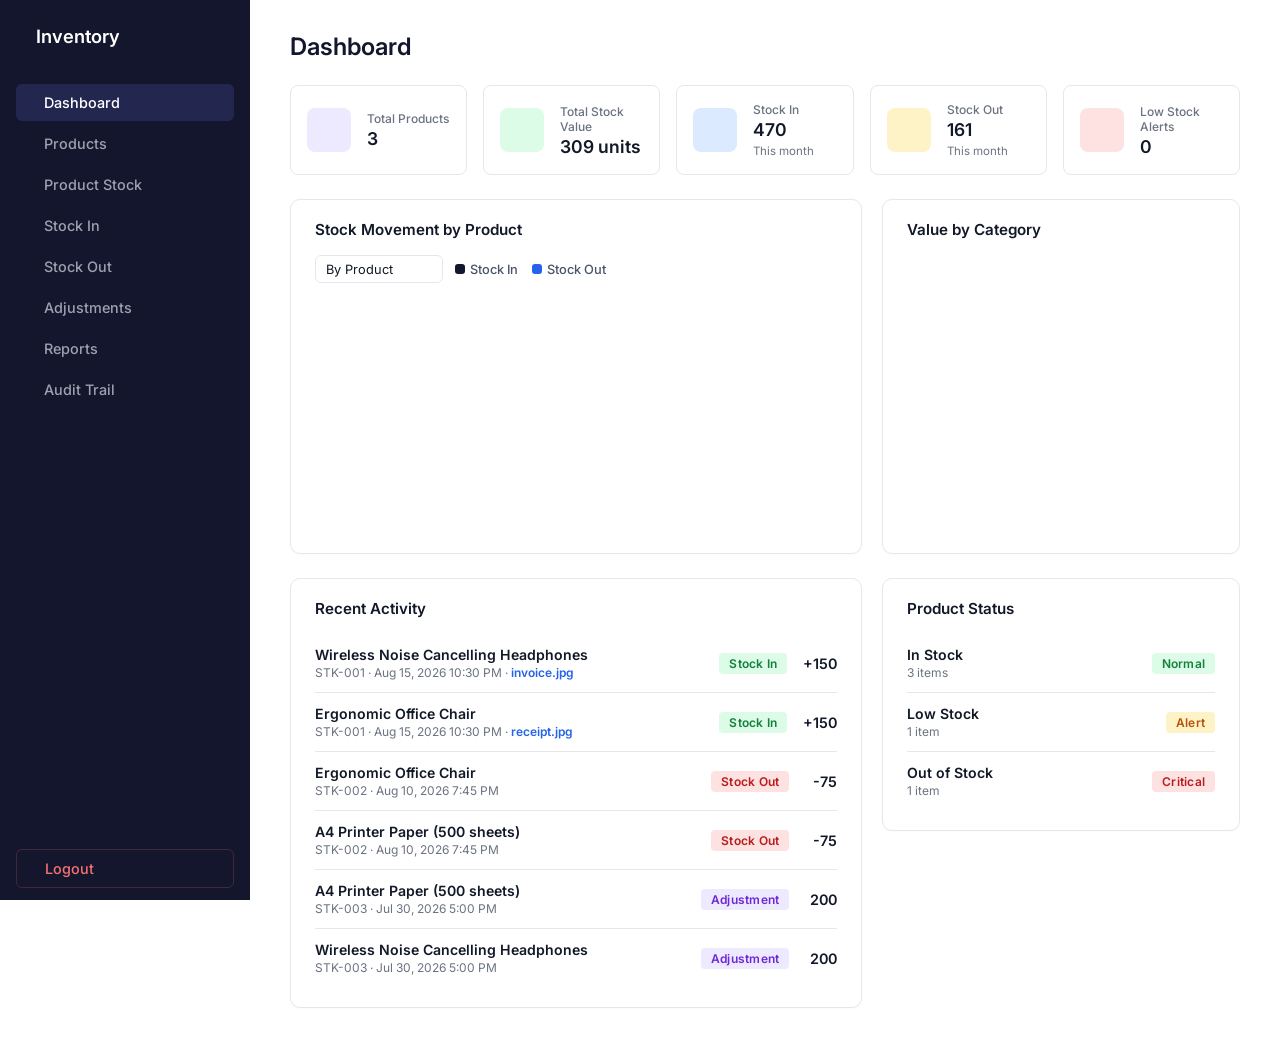
==== index.html @ 66aff36d "Add files via upload" ====
<!DOCTYPE html>
<html lang="en">

<head>
    <meta charset="UTF-8">
    <meta name="viewport" content="width=device-width, initial-scale=1.0">
    <title>Inventory Dashboard — InventoryFlow</title>
    <meta name="description" content="Manage your inventory, stock records, and reports in one place.">
    <link rel="stylesheet" href="style.css">
    <link href="https://fonts.googleapis.com/css2?family=Inter:wght@300;400;500;600;700&display=swap" rel="stylesheet">
    <script src="https://unpkg.com/@phosphor-icons/web"></script>
    <script src="https://cdn.jsdelivr.net/npm/chart.js@4.4.0/dist/chart.umd.min.js"></script>
    <script src="dashboard.js" defer></script>
    <script src="auth.js" defer></script>
    <script src="products.js" defer></script>
    <script src="script.js" defer></script>
</head>

<body>
    <div class="app-container">
        <!-- Sidebar -->
        <aside class="sidebar">
            <div class="sidebar-header">
                <i class="ph ph-cube text-xl"></i>
                <span>Inventory</span>
            </div>
            <nav class="sidebar-nav">
                <a href="#" class="nav-item active" data-page="dashboard">
                    <i class="ph ph-squares-four"></i>
                    <span>Dashboard</span>
                </a>
                <a href="#" class="nav-item" data-page="products">
                    <i class="ph ph-package"></i>
                    <span>Products</span>
                </a>
                <a href="#" class="nav-item" data-page="product-stock">
                    <i class="ph ph-stack"></i>
                    <span>Product Stock</span>
                </a>
                <a href="#" class="nav-item" data-page="stock-in">
                    <i class="ph ph-download-simple"></i>
                    <span>Stock In</span>
                </a>
                <a href="#" class="nav-item" data-page="stock-out">
                    <i class="ph ph-upload-simple"></i>
                    <span>Stock Out</span>
                </a>
                <a href="#" class="nav-item" data-page="adjustments">
                    <i class="ph ph-sliders-horizontal"></i>
                    <span>Adjustments</span>
                </a>

                <a href="#" class="nav-item" data-page="reports">
                    <i class="ph ph-chart-bar"></i>
                    <span>Reports</span>
                </a>

                <a href="#" class="nav-item" data-page="audit-trail">
                    <i class="ph ph-clipboard-text"></i>
                    <span>Audit Trail</span>
                </a>

                <a href="#" class="nav-item nav-item--logout" id="logout-btn" onclick="handleLogout(event)">
                    <i class="ph ph-sign-out"></i>
                    <span>Logout</span>
                </a>
            </nav>
        </aside>

        <!-- Main Content -->
        <main class="main-content"> <!-- ======== DASHBOARD PAGE ======== -->
            <div id="page-dashboard" class="page active">
                <header class="page-header">
                    <h1>Dashboard</h1>
                </header>

                <!-- Stat Cards -->
                <div class="stats-grid--5">
                    <div class="stat-card">
                        <div class="stat-icon-wrapper" style="background:#ede9fe; color:#7c3aed;">
                            <i class="ph ph-package"></i>
                        </div>
                        <div class="stat-info">
                            <span class="stat-label">Total Products</span>
                            <span class="stat-value" id="dash-total-products">6</span>
                        </div>
                    </div>
                    <div class="stat-card">
                        <div class="stat-icon-wrapper" style="background:#dcfce7; color:#16a34a;">
                            <i class="ph ph-currency-dollar"></i>
                        </div>
                        <div class="stat-info">
                            <span class="stat-label">Total Stock Value</span>
                            <span class="stat-value" id="dash-total-value">$51,996.00</span>
                        </div>
                    </div>
                    <div class="stat-card">
                        <div class="stat-icon-wrapper" style="background:#dbeafe; color:#2563eb;">
                            <i class="ph ph-download-simple"></i>
                        </div>
                        <div class="stat-info">
                            <span class="stat-label">Stock In</span>
                            <span class="stat-value" id="dash-stock-in">150</span>
                            <span class="stat-sub">This month</span>
                        </div>
                    </div>
                    <div class="stat-card">
                        <div class="stat-icon-wrapper" style="background:#fef3c7; color:#d97706;">
                            <i class="ph ph-upload-simple"></i>
                        </div>
                        <div class="stat-info">
                            <span class="stat-label">Stock Out</span>
                            <span class="stat-value" id="dash-stock-out">75</span>
                            <span class="stat-sub">This month</span>
                        </div>
                    </div>
                    <div class="stat-card">
                        <div class="stat-icon-wrapper" style="background:#fee2e2; color:#dc2626;">
                            <i class="ph ph-warning"></i>
                        </div>
                        <div class="stat-info">
                            <span class="stat-label">Low Stock Alerts</span>
                            <span class="stat-value" id="dash-low-stock">1</span>
                        </div>
                    </div>
                </div>

                <!-- Charts Row -->
                <div class="dashboard-grid-2col">
                    <div class="dash-card">
                        <div class="dash-card-header">
                            <div class="dash-card-title" id="dash-movement-title">Stock Movement by Product</div>
                            <div style="display:flex; align-items:center; gap:12px;">
                                <div class="filter-select-wrapper" style="margin:0;">
                                    <select id="dash-movement-filter" class="filter-select"
                                        style="padding:4px 28px 4px 10px; font-size:0.8rem; height:28px;"
                                        onchange="renderDashboardMovementChart()">
                                        <option value="by-product" selected>By Product</option>
                                        <option value="by-month">Last 6 Months</option>
                                    </select>
                                    <i class="ph ph-caret-down select-arrow"
                                        style="font-size:0.75rem; right:8px;"></i>
                                </div>
                                <div class="dash-legend"
                                    style="display:flex; align-items:center; font-size:0.8rem; color:#475569; font-weight:500;">
                                    <span
                                        style="display:inline-block; width:10px; height:10px; border-radius:3px; background:#14162e; margin-right:5px;"></span>Stock
                                    In
                                    <span
                                        style="display:inline-block; width:10px; height:10px; border-radius:3px; background:#2563eb; margin-left:14px; margin-right:5px;"></span>Stock
                                    Out
                                </div>
                            </div>
                        </div>
                        <div class="chart-wrapper" style="height:250px;">
                            <canvas id="dashMovementChart"></canvas>
                        </div>
                    </div>
                    <div class="dash-card">
                        <div class="dash-card-header">
                            <div class="dash-card-title">Value by Category</div>
                        </div>
                        <div class="chart-wrapper" style="height:250px;">
                            <canvas id="dashCategoryChart"></canvas>
                        </div>
                    </div>
                </div>

                <!-- Bottom Row -->
                <div class="dashboard-grid-2col">
                    <!-- Recent Activity -->
                    <div class="dash-card">
                        <div class="dash-card-title">Recent Activity</div>
                        <div class="activity-list">
                            <div class="activity-item">
                                <div class="activity-left">
                                    <div class="activity-name">Wireless Noise Cancelling Headphones</div>
                                    <div class="activity-meta">STK-001 · Aug 15, 2026 10:30 PM · <span
                                            style="color:#2563eb; font-weight:600; cursor:pointer;"
                                            onclick="viewAttachment('https://images.unsplash.com/photo-1505740420928-5e560c06d30e?w=800', 'headphones-invoice.jpg')"><i
                                                class="ph ph-paperclip"></i> invoice.jpg</span></div>
                                </div>
                                <div class="activity-right">
                                    <span class="badge badge-in">Stock In</span>
                                    <span class="activity-qty">+150</span>
                                </div>
                            </div>
                            <div class="activity-item">
                                <div class="activity-left">
                                    <div class="activity-name">Ergonomic Office Chair</div>
                                    <div class="activity-meta">STK-001 · Aug 15, 2026 10:30 PM · <span
                                            style="color:#2563eb; font-weight:600; cursor:pointer;"
                                            onclick="viewAttachment('https://images.unsplash.com/photo-1580481077197-98782a39281a?w=800', 'chair-receipt.jpg')"><i
                                                class="ph ph-paperclip"></i> receipt.jpg</span></div>
                                </div>
                                <div class="activity-right">
                                    <span class="badge badge-in">Stock In</span>
                                    <span class="activity-qty">+150</span>
                                </div>
                            </div>
                            <div class="activity-item">
                                <div class="activity-left">
                                    <div class="activity-name">Ergonomic Office Chair</div>
                                    <div class="activity-meta">STK-002 · Aug 10, 2026 7:45 PM</div>
                                </div>
                                <div class="activity-right">
                                    <span class="badge badge-out">Stock Out</span>
                                    <span class="activity-qty">-75</span>
                                </div>
                            </div>
                            <div class="activity-item">
                                <div class="activity-left">
                                    <div class="activity-name">A4 Printer Paper (500 sheets)</div>
                                    <div class="activity-meta">STK-002 · Aug 10, 2026 7:45 PM</div>
                                </div>
                                <div class="activity-right">
                                    <span class="badge badge-out">Stock Out</span>
                                    <span class="activity-qty">-75</span>
                                </div>
                            </div>
                            <div class="activity-item">
                                <div class="activity-left">
                                    <div class="activity-name">A4 Printer Paper (500 sheets)</div>
                                    <div class="activity-meta">STK-003 · Jul 30, 2026 5:00 PM</div>
                                </div>
                                <div class="activity-right">
                                    <span class="badge badge-adj">Adjustment</span>
                                    <span class="activity-qty">200</span>
                                </div>
                            </div>
                            <div class="activity-item">
                                <div class="activity-left">
                                    <div class="activity-name">Wireless Noise Cancelling Headphones</div>
                                    <div class="activity-meta">STK-003 · Jul 30, 2026 5:00 PM</div>
                                </div>
                                <div class="activity-right">
                                    <span class="badge badge-adj">Adjustment</span>
                                    <span class="activity-qty">200</span>
                                </div>
                            </div>
                        </div>
                    </div>

                    <!-- Right Stack -->
                    <div class="dashboard-right-stack">
                        <!-- Product Status -->
                        <div class="dash-card">
                            <div class="dash-card-title">Product Status</div>
                            <div class="activity-list">
                                <div class="activity-item">
                                    <div class="activity-left">
                                        <div class="activity-name">In Stock</div>
                                        <div class="activity-meta">3 items</div>
                                    </div>
                                    <div class="activity-right">
                                        <span class="badge badge-in">Normal</span>
                                    </div>
                                </div>
                                <div class="activity-item">
                                    <div class="activity-left">
                                        <div class="activity-name">Low Stock</div>
                                        <div class="activity-meta">1 item</div>
                                    </div>
                                    <div class="activity-right">
                                        <span class="badge badge-low">Alert</span>
                                    </div>
                                </div>
                                <div class="activity-item">
                                    <div class="activity-left">
                                        <div class="activity-name">Out of Stock</div>
                                        <div class="activity-meta">1 item</div>
                                    </div>
                                    <div class="activity-right">
                                        <span class="badge badge-out">Critical</span>
                                    </div>
                                </div>
                            </div>
                        </div>
                    </div>
                </div>
            </div>

            <!-- ======== PRODUCTS PAGE ======== -->
            <div id="page-products" class="page">
                <header class="page-header page-header--with-icon">
                    <i class="ph ph-package page-title-icon"></i>
                    <h1>Products</h1>
                </header>

                <div class="table-toolbar" style="display:flex; flex-wrap:wrap; gap:12px; align-items:center;">
                    <div class="search-box">
                        <i class="ph ph-magnifying-glass"></i>
                        <input type="text" id="products-search" placeholder="Search by Stock ID or Name..."
                            oninput="filterProducts()">
                    </div>
                    <div class="filter-select-wrapper">
                        <select id="products-name-filter" class="filter-select" onchange="filterProducts()">
                            <option value="">All Products</option>
                            <option value="Bluetooth Headphones">Bluetooth Headphones</option>
                            <option value="Office Desk">Office Desk</option>
                            <option value="Stapler">Stapler</option>
                            <option value="Wireless Noise Cancelling Headphones">Wireless Headphones</option>
                            <option value="A4 Printer Paper">A4 Printer Paper</option>
                        </select>
                        <i class="ph ph-caret-down select-arrow"></i>
                    </div>
                    <div class="filter-select-wrapper">
                        <select id="products-category-filter" class="filter-select" onchange="filterProducts()">
                            <option value="">All Categories</option>
                            <option value="Electronics">Electronics</option>
                            <option value="Furniture">Furniture</option>
                            <option value="Office Supplies">Office Supplies</option>
                        </select>
                        <i class="ph ph-caret-down select-arrow"></i>
                    </div>
                    <div
                        style="display:flex; align-items:center; gap:8px; background:#fff; border:1px solid #e2e8f0; border-radius:8px; padding:4px 10px;">
                        <i class="ph ph-calendar" style="color:#64748b;"></i>
                        <input type="date" id="products-from-date"
                            style="border:none; outline:none; font-size:0.85rem; background:transparent; color:#334155;"
                            onchange="filterProducts()" title="From Date">
                        <span style="color:#94a3b8; font-size:0.85rem;">to</span>
                        <input type="date" id="products-to-date"
                            style="border:none; outline:none; font-size:0.85rem; background:transparent; color:#334155;"
                            onchange="filterProducts()" title="To Date">
                        <button type="button" onclick="clearProductsDateFilter()" title="Clear date filter"
                            style="background:none; border:none; color:#94a3b8; cursor:pointer; font-size:0.9rem; padding:0 2px;">
                            <i class="ph ph-x"></i>
                        </button>
                    </div>
                    <button class="btn-primary" onclick="openAddProductModal()" style="margin-left: auto;">
                        <i class="ph ph-plus"></i> Add Product
                    </button>
                    <button type="button" class="btn-secondary" onclick="exportProductsCSV()" title="Export visible Products rows">
                        <i class="ph ph-download-simple"></i> Export CSV
                    </button>
                </div>

                <div class="table-wrapper">
                    <table class="data-table" id="products-table">
                        <thead>
                            <tr>
                                <th>Client Tag #</th>
                                <th>Item Name</th>
                                <th>Category</th>
                                <th>Serial Number</th>
                                <th>Project</th>
                                <th>Date Received</th>
                                <th>Issued DO</th>
                                <th>Status</th>
                                <th>Warranty</th>
                                <th>Remarks</th>
                                <th>Attachment</th>
                                <th>Actions</th>
                            </tr>
                        </thead>
                        <tbody id="products-tbody">
                        </tbody>
                    </table>
                    <div id="products-empty" class="table-empty hidden">No products match your search.</div>
                </div>
            </div>

            <!-- ======== PRODUCT STOCK PAGE ======== -->
            <div id="page-product-stock" class="page">
                <header class="page-header page-header--with-icon page-header--row">
                    <div class="page-header-left">
                        <i class="ph ph-stack page-title-icon"></i>
                        <h1>Product Stock</h1>
                    </div>
                    <button class="btn-primary" id="add-record-btn" onclick="navigateToPage('add-record')">
                        <i class="ph ph-plus"></i> Add Record
                    </button>
                </header>

                <div class="table-toolbar" style="display:flex; flex-wrap:wrap; gap:12px; align-items:center;">
                    <div class="search-box">
                        <i class="ph ph-magnifying-glass"></i>
                        <input type="text" id="stock-search" placeholder="Search by Stock ID or Name..."
                            oninput="filterStock()">
                    </div>
                    <div class="filter-select-wrapper">
                        <select id="stock-name-filter" class="filter-select" onchange="filterStock()">
                            <option value="">All Products</option>
                            <option value="Bluetooth Headphones">Bluetooth Headphones</option>
                            <option value="Office Desk">Office Desk</option>
                            <option value="Stapler">Stapler</option>
                            <option value="Wireless Noise Cancelling Headphones">Wireless Headphones</option>
                            <option value="A4 Printer Paper">A4 Printer Paper</option>
                        </select>
                        <i class="ph ph-caret-down select-arrow"></i>
                    </div>
                    <div class="filter-select-wrapper">
                        <select id="stock-category-filter" class="filter-select" onchange="filterStock()">
                            <option value="">All Categories</option>
                            <option value="Electronics">Electronics</option>
                            <option value="Furniture">Furniture</option>
                            <option value="Office Supplies">Office Supplies</option>
                        </select>
                        <i class="ph ph-caret-down select-arrow"></i>
                    </div>
                    <div class="filter-select-wrapper">
                        <select id="stock-status-filter" class="filter-select" onchange="filterStock()">
                            <option value="">All Status</option>
                            <option value="In Stock">In Stock</option>
                            <option value="Low Stock">Low Stock</option>
                            <option value="Out of Stock">Out of Stock</option>
                        </select>
                        <i class="ph ph-caret-down select-arrow"></i>
                    </div>
                    <div
                        style="display:flex; align-items:center; gap:8px; background:#fff; border:1px solid #e2e8f0; border-radius:8px; padding:4px 10px;">
                        <i class="ph ph-calendar" style="color:#64748b;"></i>
                        <input type="date" id="stock-from-date"
                            style="border:none; outline:none; font-size:0.85rem; background:transparent; color:#334155;"
                            onchange="filterStock()" title="From Date">
                        <span style="color:#94a3b8; font-size:0.85rem;">to</span>
                        <input type="date" id="stock-to-date"
                            style="border:none; outline:none; font-size:0.85rem; background:transparent; color:#334155;"
                            onchange="filterStock()" title="To Date">
                        <button type="button" onclick="clearStockDateFilter()" title="Clear date filter"
                            style="background:none; border:none; color:#94a3b8; cursor:pointer; font-size:0.9rem; padding:0 2px;">
                            <i class="ph ph-x"></i>
                        </button>
                    </div>
                    <button type="button" class="btn-secondary" onclick="exportProductStockCSV()" title="Export visible Product Stock rows">
                        <i class="ph ph-download-simple"></i> Export CSV
                    </button>
                </div>

                <div class="table-wrapper">
                    <table class="data-table" id="stock-table">
                        <thead>
                            <tr>
                                <th>Stock ID</th>
                                <th>Product Name</th>
                                <th>Company</th>
                                <th>Qty In</th>
                                <th>Qty Out</th>
                                <th>Balance</th>
                                <th>Price</th>
                                <th>Status</th>
                                <th>Attachment</th>
                                <th>Last Update</th>
                                <th></th>
                            </tr>
                        </thead>
                        <tbody id="stock-tbody">
                            <tr>
                                <td class="cell-muted">3113</td>
                                <td class="cell-bold">Bluetooth Headphones</td>
                                <td class="cell-muted">Electronics</td>
                                <td class="cell-qty-in">120</td>
                                <td class="cell-qty-out">46</td>
                                <td>74</td>
                                <td><span class="badge badge-low">Low Stock</span></td>
                                <td>
                                    <div class="attachment-list">
                                        <div class="attachment-card">
                                            <img src="https://images.unsplash.com/photo-1505740420928-5e560c06d30e?w=800"
                                                class="attachment-thumb" alt="spec.jpg" title="Click to view: spec.jpg"
                                                onclick="openLightbox(this.src)">
                                            <button type="button" class="attachment-delete-btn"
                                                title="Remove attachment" onclick="deleteRowAttachment(this)">
                                                <i class="ph ph-trash"></i>
                                            </button>
                                        </div>
                                    </div>
                                </td>
                                <td class="cell-muted">Aug 7, 2026 10:14 AM</td>
                                <td><button class="dots-btn" title="More" onclick="openStockMenu(this)"><i
                                            class="ph ph-dots-three"></i></button></td>
                            </tr>
                            <tr>
                                <td class="cell-muted">1-96</td>
                                <td class="cell-bold">Office Desk</td>
                                <td class="cell-muted">Furniture</td>
                                <td class="cell-qty-in">50</td>
                                <td class="cell-qty-out">15</td>
                                <td>35</td>
                                <td><span class="badge badge-out">Out of Stock</span></td>
                                <td><span class="cell-muted">—</span></td>
                                <td class="cell-muted">Aug 17, 2026 12:55 AM</td>
                                <td><button class="dots-btn" title="More" onclick="openStockMenu(this)"><i
                                            class="ph ph-dots-three"></i></button></td>
                            </tr>
                            <tr>
                                <td class="cell-muted">00787</td>
                                <td class="cell-bold">Stapler</td>
                                <td class="cell-muted">Office Supplies</td>
                                <td class="cell-qty-in">300</td>
                                <td class="cell-qty-out">100</td>
                                <td>200</td>
                                <td><span class="badge badge-in">In Stock</span></td>
                                <td><span class="cell-muted">—</span></td>
                                <td class="cell-muted">Aug 7, 2026 10:14 AM</td>
                                <td><button class="dots-btn" title="More" onclick="openStockMenu(this)"><i
                                            class="ph ph-dots-three"></i></button></td>
                            </tr>
                        </tbody>
                    </table>
                    <div id="stock-empty" class="table-empty hidden">No stock records match your search.</div>
                </div>
            </div>

            <!-- ======== STOCK IN PAGE ======== -->
            <div id="page-stock-in" class="page">
                <header class="page-header page-header--row">
                    <div class="page-header-left">
                        <i class="ph ph-download-simple page-title-icon"></i>
                        <h1>Stock In</h1>
                    </div>
                    <button class="btn-primary" id="add-stock-in-btn" onclick="openStockInModal()">
                        <i class="ph ph-plus"></i> Add Record
                    </button>
                </header>

                <div class="table-toolbar" style="display:flex; flex-wrap:wrap; gap:12px; align-items:center;">
                    <div class="search-box">
                        <i class="ph ph-magnifying-glass"></i>
                        <input type="text" id="stock-in-search" placeholder="Search by Stock ID or Name..."
                            oninput="filterStockIn()">
                    </div>
                    <div class="filter-select-wrapper">
                        <select id="stock-in-name-filter" class="filter-select" onchange="filterStockIn()">
                            <option value="">All Products</option>
                            <option value="Bluetooth Headphones">Bluetooth Headphones</option>
                            <option value="Office Desk">Office Desk</option>
                            <option value="Stapler">Stapler</option>
                            <option value="Wireless Noise Cancelling Headphones">Wireless Headphones</option>
                            <option value="A4 Printer Paper">A4 Printer Paper</option>
                        </select>
                        <i class="ph ph-caret-down select-arrow"></i>
                    </div>
                    <div class="filter-select-wrapper">
                        <select id="stock-in-category-filter" class="filter-select" onchange="filterStockIn()">
                            <option value="">All Categories</option>
                            <option value="Electronics">Electronics</option>
                            <option value="Furniture">Furniture</option>
                            <option value="Office Supplies">Office Supplies</option>
                        </select>
                        <i class="ph ph-caret-down select-arrow"></i>
                    </div>
                    <div class="filter-select-wrapper">
                        <select id="stock-in-status-filter" class="filter-select" onchange="filterStockIn()">
                            <option value="">All Status</option>
                            <option value="In Stock">In Stock</option>
                            <option value="Low Stock">Low Stock</option>
                            <option value="Out of Stock">Out of Stock</option>
                        </select>
                        <i class="ph ph-caret-down select-arrow"></i>
                    </div>
                    <div
                        style="display:flex; align-items:center; gap:8px; background:#fff; border:1px solid #e2e8f0; border-radius:8px; padding:4px 10px;">
                        <i class="ph ph-calendar" style="color:#64748b;"></i>
                        <input type="date" id="stock-in-from-date"
                            style="border:none; outline:none; font-size:0.85rem; background:transparent; color:#334155;"
                            onchange="filterStockIn()" title="From Date">
                        <span style="color:#94a3b8; font-size:0.85rem;">to</span>
                        <input type="date" id="stock-in-to-date"
                            style="border:none; outline:none; font-size:0.85rem; background:transparent; color:#334155;"
                            onchange="filterStockIn()" title="To Date">
                        <button type="button" onclick="clearStockInDateFilter()" title="Clear date filter"
                            style="background:none; border:none; color:#94a3b8; cursor:pointer; font-size:0.9rem; padding:0 2px;">
                            <i class="ph ph-x"></i>
                        </button>
                    </div>
                    <button type="button" class="btn-secondary" onclick="exportStockInCSV()" title="Export visible Stock In rows">
                        <i class="ph ph-download-simple"></i> Export CSV
                    </button>
                </div>

                <div class="table-wrapper">
                    <table class="data-table" id="stock-in-table">
                        <thead>
                            <tr>
                                <th>STOCK ID</th>
                                <th>Product Name</th>
                                <th>Category</th>
                                <th>Qty In</th>
                                <th>Qty Out</th>
                                <th>Balance</th>
                                <th>Price</th>
                                <th>Status</th>
                                <th>Attachment</th>
                                <th></th>
                            </tr>
                        </thead>
                        <tbody id="stock-in-tbody">
                            <tr>
                                <td class="cell-muted">1-11</td>
                                <td class="cell-bold">Bluetooth Headphones</td>
                                <td class="cell-muted">Electronics</td>
                                <td class="cell-qty-in">120</td>
                                <td class="cell-qty-out"></td>
                                <td>0</td>
                                <td class="cell-muted">BND 6,014</td>
                                <td><span class="badge badge-in">In Stock</span></td>
                                <td>
                                    <div class="attachment-list">
                                        <div class="attachment-card">
                                            <img src="https://images.unsplash.com/photo-1505740420928-5e560c06d30e?w=800"
                                                class="attachment-thumb" alt="invoice.jpg"
                                                title="Click to view: invoice.jpg" onclick="openLightbox(this.src)">
                                            <button type="button" class="attachment-delete-btn"
                                                title="Remove attachment" onclick="deleteRowAttachment(this)">
                                                <i class="ph ph-trash"></i>
                                            </button>
                                        </div>
                                    </div>
                                </td>
                                <td><button class="dots-btn" title="More" onclick="openStockInMenu(this)"><i
                                            class="ph ph-dots-three"></i></button></td>
                            </tr>
                            <tr>
                                <td class="cell-muted">1-96</td>
                                <td class="cell-bold">Office Desk</td>
                                <td class="cell-muted">Furniture</td>
                                <td class="cell-qty-in">50</td>
                                <td class="cell-qty-out">15</td>
                                <td>0</td>
                                <td class="cell-muted">BND 4,507</td>
                                <td><span class="badge badge-low">Low Stock</span></td>
                                <td><span class="cell-muted">—</span></td>
                                <td><button class="dots-btn" title="More" onclick="openStockInMenu(this)"><i
                                            class="ph ph-dots-three"></i></button></td>
                            </tr>
                            <tr>
                                <td class="cell-muted">00787</td>
                                <td class="cell-bold">Stapler</td>
                                <td class="cell-muted">Office Supplies</td>
                                <td class="cell-qty-in">300</td>
                                <td class="cell-qty-out">100</td>
                                <td>0</td>
                                <td class="cell-muted">BND 0,014</td>
                                <td><span class="badge badge-out">Out of Stock</span></td>
                                <td><span class="cell-muted">—</span></td>
                                <td><button class="dots-btn" title="More" onclick="openStockInMenu(this)"><i
                                            class="ph ph-dots-three"></i></button></td>
                            </tr>
                        </tbody>
                    </table>
                    <div id="stock-in-empty" class="table-empty hidden">No stock-in records match your search.</div>
                </div>
            </div>

            <div id="page-stock-out" class="page">
                <header class="page-header page-header--row">
                    <div class="page-header-left">
                        <i class="ph ph-upload-simple page-title-icon"></i>
                        <h1>Stock Out</h1>
                    </div>
                    <button class="btn-primary" id="add-stock-out-btn" onclick="openStockOutModal()">
                        <i class="ph ph-plus"></i> Add Record
                    </button>
                </header>

                <div class="table-toolbar" style="display:flex; flex-wrap:wrap; gap:12px; align-items:center;">
                    <div class="search-box">
                        <i class="ph ph-magnifying-glass"></i>
                        <input type="text" id="stock-out-search" placeholder="Search by Stock ID or Name..."
                            oninput="filterStockOut()">
                    </div>
                    <div class="filter-select-wrapper">
                        <select id="stock-out-name-filter" class="filter-select" onchange="filterStockOut()">
                            <option value="">All Products</option>
                            <option value="Bluetooth Headphones">Bluetooth Headphones</option>
                            <option value="Office Desk">Office Desk</option>
                            <option value="Stapler">Stapler</option>
                            <option value="Wireless Noise Cancelling Headphones">Wireless Headphones</option>
                            <option value="A4 Printer Paper">A4 Printer Paper</option>
                        </select>
                        <i class="ph ph-caret-down select-arrow"></i>
                    </div>
                    <div class="filter-select-wrapper">
                        <select id="stock-out-category-filter" class="filter-select" onchange="filterStockOut()">
                            <option value="">All Categories</option>
                            <option value="Electronics">Electronics</option>
                            <option value="Furniture">Furniture</option>
                            <option value="Office Supplies">Office Supplies</option>
                        </select>
                        <i class="ph ph-caret-down select-arrow"></i>
                    </div>
                    <div class="filter-select-wrapper">
                        <select id="stock-out-status-filter" class="filter-select" onchange="filterStockOut()">
                            <option value="">All Status</option>
                            <option value="In Stock">In Stock</option>
                            <option value="Low Stock">Low Stock</option>
                            <option value="Out of Stock">Out of Stock</option>
                        </select>
                        <i class="ph ph-caret-down select-arrow"></i>
                    </div>
                    <div
                        style="display:flex; align-items:center; gap:8px; background:#fff; border:1px solid #e2e8f0; border-radius:8px; padding:4px 10px;">
                        <i class="ph ph-calendar" style="color:#64748b;"></i>
                        <input type="date" id="stock-out-from-date"
                            style="border:none; outline:none; font-size:0.85rem; background:transparent; color:#334155;"
                            onchange="filterStockOut()" title="From Date">
                        <span style="color:#94a3b8; font-size:0.85rem;">to</span>
                        <input type="date" id="stock-out-to-date"
                            style="border:none; outline:none; font-size:0.85rem; background:transparent; color:#334155;"
                            onchange="filterStockOut()" title="To Date">
                        <button type="button" onclick="clearStockOutDateFilter()" title="Clear date filter"
                            style="background:none; border:none; color:#94a3b8; cursor:pointer; font-size:0.9rem; padding:0 2px;">
                            <i class="ph ph-x"></i>
                        </button>
                    </div>
                    <button type="button" class="btn-secondary" onclick="exportStockOutCSV()" title="Export visible Stock Out rows">
                        <i class="ph ph-download-simple"></i> Export CSV
                    </button>
                </div>



                <div class="table-wrapper">
                    <table class="data-table" id="stock-out-table">
                        <thead>
                            <tr>
                                <th>Stock ID</th>
                                <th>Product Name</th>
                                <th>Category</th>
                                <th>Qty Out</th>
                                <th>Balance</th>
                                <th>Status</th>
                                <th>Last Update</th>
                                <th>Attachment</th>
                                <th></th>
                            </tr>
                        </thead>
                        <tbody id="stock-out-tbody">
                            <tr>
                                <td class="cell-muted">3113</td>
                                <td class="cell-bold">Bluetooth Headphones</td>
                                <td class="cell-muted">Electronics</td>
                                <td class="cell-qty-out">46</td>
                                <td>0</td>
                                <td><span class="badge badge-low">Low Stock</span></td>
                                <td class="cell-muted">Aug 17, 2026 12:54 AM</td>
                                <td>
                                    <div class="attachment-list">
                                        <div class="attachment-card">
                                            <img src="https://images.unsplash.com/photo-1580481077197-98782a39281a?w=800"
                                                class="attachment-thumb" alt="receipt.jpg"
                                                title="Click to view: receipt.jpg" onclick="openLightbox(this.src)">
                                            <button type="button" class="attachment-delete-btn"
                                                title="Remove attachment" onclick="deleteRowAttachment(this)">
                                                <i class="ph ph-trash"></i>
                                            </button>
                                        </div>
                                    </div>
                                </td>
                                <td><button class="dots-btn" title="More" onclick="openStockOutMenu(this)"><i
                                            class="ph ph-dots-three"></i></button></td>
                            </tr>
                            <tr>
                                <td class="cell-muted">1-96</td>
                                <td class="cell-bold">Office Desk</td>
                                <td class="cell-muted">Furniture</td>
                                <td class="cell-qty-out">15</td>
                                <td>0</td>
                                <td><span class="badge badge-out">Out of Stock</span></td>
                                <td class="cell-muted">Aug 17, 2026 12:54 AM</td>
                                <td><span class="cell-muted">—</span></td>
                                <td><button class="dots-btn" title="More" onclick="openStockOutMenu(this)"><i
                                            class="ph ph-dots-three"></i></button></td>
                            </tr>
                            <tr>
                                <td class="cell-muted">00787</td>
                                <td class="cell-bold">Stapler</td>
                                <td class="cell-muted">Office Supplies</td>
                                <td class="cell-qty-out">100</td>
                                <td>0</td>
                                <td><span class="badge badge-in">In Stock</span></td>
                                <td class="cell-muted">Aug 17, 2026 12:54 AM</td>
                                <td><span class="cell-muted">—</span></td>
                                <td><button class="dots-btn" title="More" onclick="openStockOutMenu(this)"><i
                                            class="ph ph-dots-three"></i></button></td>
                            </tr>
                        </tbody>
                    </table>
                    <div id="stock-out-empty" class="table-empty hidden">No stock-out records match your search.</div>
                </div>
            </div>


            <!-- ======== STOCK ADJUSTMENTS PAGE ======== -->
            <div id="page-adjustments" class="page">
                <header class="page-header page-header--row">
                    <div class="page-header-left">
                        <i class="ph ph-sliders-horizontal page-title-icon"></i>
                        <h1>Stock Adjustments</h1>
                    </div>
                    <button class="btn-primary" id="add-adjustment-btn" onclick="openAdjustmentModal()">
                        <i class="ph ph-plus"></i> Add Record
                    </button>
                </header>

                <div class="table-toolbar" style="display:flex; flex-wrap:wrap; gap:12px; align-items:center;">
                    <div class="search-box">
                        <i class="ph ph-magnifying-glass"></i>
                        <input type="text" id="adj-search" placeholder="Search by Stock ID or Name..."
                            oninput="filterAdjustments()">
                    </div>
                    <div class="filter-select-wrapper">
                        <select id="adj-name-filter" class="filter-select" onchange="filterAdjustments()">
                            <option value="">All Products</option>
                            <option value="Bluetooth Headphones">Bluetooth Headphones</option>
                            <option value="Office Desk">Office Desk</option>
                            <option value="Stapler">Stapler</option>
                            <option value="Wireless Noise Cancelling Headphones">Wireless Headphones</option>
                            <option value="A4 Printer Paper">A4 Printer Paper</option>
                        </select>
                        <i class="ph ph-caret-down select-arrow"></i>
                    </div>
                    <div class="filter-select-wrapper">
                        <select id="adj-category-filter" class="filter-select" onchange="filterAdjustments()">
                            <option value="">All Categories</option>
                            <option value="Electronics">Electronics</option>
                            <option value="Furniture">Furniture</option>
                            <option value="Office Supplies">Office Supplies</option>
                        </select>
                        <i class="ph ph-caret-down select-arrow"></i>
                    </div>
                    <button type="button" class="btn-secondary" onclick="exportAdjustmentsCSV()" title="Export visible Adjustment rows">
                        <i class="ph ph-download-simple"></i> Export CSV
                    </button>
                </div>

                <div class="table-wrapper">
                    <table class="data-table" id="adj-table">
                        <thead>
                            <tr>
                                <th>Date / ID</th>
                                <th>Product Name</th>
                                <th>Category</th>
                                <th>Old Qty</th>
                                <th>New Qty</th>
                                <th>Difference</th>
                                <th>Last Update</th>
                                <th>Attachment</th>
                                <th></th>
                            </tr>
                        </thead>
                        <tbody id="adj-tbody">
                            <tr>
                                <td class="cell-muted">3113</td>
                                <td class="cell-bold">Bluetooth Headphones</td>
                                <td class="cell-muted">Electronics</td>
                                <td class="cell-qty-in">120</td>
                                <td class="cell-qty-out">46</td>
                                <td class="cell-qty-out">-74</td>
                                <td class="cell-muted">Aug 17, 2026 12:54 AM</td>
                                <td>
                                    <div class="attachment-list">
                                        <div class="attachment-card">
                                            <img src="https://images.unsplash.com/photo-1554224155-6726b3ff858f?w=800"
                                                class="attachment-thumb" alt="memo.jpg" title="Click to view: memo.jpg"
                                                onclick="openLightbox(this.src)">
                                            <button type="button" class="attachment-delete-btn"
                                                title="Remove attachment" onclick="deleteRowAttachment(this)">
                                                <i class="ph ph-trash"></i>
                                            </button>
                                        </div>
                                    </div>
                                </td>
                                <td><button class="dots-btn" title="More" onclick="openAdjMenu(this)"><i
                                            class="ph ph-dots-three"></i></button></td>
                            </tr>
                            <tr>
                                <td class="cell-muted">1-96</td>
                                <td class="cell-bold">Office Desk</td>
                                <td class="cell-muted">Furniture</td>
                                <td class="cell-qty-in">50</td>
                                <td class="cell-qty-out">15</td>
                                <td class="cell-qty-out">-35</td>
                                <td class="cell-muted">Aug 17, 2026 12:54 AM</td>
                                <td><span class="cell-muted">—</span></td>
                                <td><button class="dots-btn" title="More" onclick="openAdjMenu(this)"><i
                                            class="ph ph-dots-three"></i></button></td>
                            </tr>
                            <tr>
                                <td class="cell-muted">00787</td>
                                <td class="cell-bold">Stapler</td>
                                <td class="cell-muted">Office Supplies</td>
                                <td class="cell-qty-in">300</td>
                                <td class="cell-qty-out">100</td>
                                <td class="cell-qty-out">-200</td>
                                <td class="cell-muted">Aug 17, 2026 12:54 AM</td>
                                <td><span class="cell-muted">—</span></td>
                                <td><button class="dots-btn" title="More" onclick="openAdjMenu(this)"><i
                                            class="ph ph-dots-three"></i></button></td>
                            </tr>
                        </tbody>
                    </table>
                    <div id="adj-empty" class="table-empty hidden">No adjustment records match your search.</div>
                </div>
            </div>


            <div id="page-reports" class="page">
                <header class="page-header page-header--row">
                    <div class="page-header-left">
                        <i class="ph ph-chart-bar page-title-icon"></i>
                        <h1>Reports</h1>
                    </div>
                    <button class="btn-secondary" onclick="exportReportCSV()">
                        <i class="ph ph-export"></i> Export CSV
                    </button>
                </header>

                <div class="report-nav-row">
                    <div class="report-nav-left">
                        <div class="report-tabs">
                            <button class="report-tab active" id="tab-current-stock"
                                onclick="switchReportTab('current-stock')">Current Stock</button>
                            <button class="report-tab" id="tab-stock-in" onclick="switchReportTab('stock-in')">Stock
                                In</button>
                            <button class="report-tab" id="tab-stock-out" onclick="switchReportTab('stock-out')">Stock
                                Out</button>
                        </div>
                        <div class="date-range-filter hidden" id="report-date-filters">
                            <span>From</span>
                            <div class="date-pill">
                                <input type="date" id="report-from-date" value="2026-08-01"
                                    onchange="updateReportData()">
                            </div>
                            <span>To</span>
                            <div class="date-pill">
                                <input type="date" id="report-to-date" value="2026-08-23" onchange="updateReportData()">
                            </div>
                        </div>
                    </div>
                </div>

                <!-- Charts Row -->
                <div class="reports-charts-grid">
                    <div class="chart-card">
                        <div class="chart-card-title" id="report-bar-title">Top Products by Stock Value</div>
                        <div class="chart-wrapper">
                            <canvas id="reportBarChart"></canvas>
                        </div>
                    </div>
                    <div class="chart-card">
                        <div class="chart-card-title">By Category</div>
                        <div class="chart-wrapper">
                            <canvas id="reportDonutChart"></canvas>
                        </div>
                    </div>
                    <div class="chart-card">
                        <div class="chart-card-title">Stock Status Distribution</div>
                        <div class="chart-card-subtitle">Breakdown of inventory health</div>
                        <div class="chart-wrapper">
                            <canvas id="reportStatusChart"></canvas>
                        </div>
                    </div>
                </div>

                <!-- Report Table Views -->
                <!-- 1. Current Stock Table -->
                <div id="report-view-current-stock" class="report-view-table">
                    <div class="table-wrapper">
                        <table class="data-table" id="table-report-current">
                            <thead>
                                <tr>
                                    <th>Product</th>
                                    <th>SKU</th>
                                    <th>Category</th>
                                    <th>Current Qty</th>
                                    <th>Unit Price</th>
                                    <th>Stock Value</th>
                                </tr>
                            </thead>
                            <tbody>
                                <tr>
                                    <td class="cell-bold">A4 Printer Paper (500 sheets)</td>
                                    <td class="cell-muted">PAPER500</td>
                                    <td class="cell-muted">Office Supplies</td>
                                    <td>200</td>
                                    <td>$29.99</td>
                                    <td class="cell-bold">$5,998.00</td>
                                </tr>
                                <tr>
                                    <td class="cell-bold">Ergonomic Office Chair</td>
                                    <td class="cell-muted">EOCHAIR456</td>
                                    <td class="cell-muted">Furniture</td>
                                    <td>80</td>
                                    <td>$199.99</td>
                                    <td class="cell-bold">$15,999.20</td>
                                </tr>
                                <tr>
                                    <td class="cell-bold">Wireless Noise Cancelling Headphones</td>
                                    <td class="cell-muted">WH2026</td>
                                    <td class="cell-muted">Electronics</td>
                                    <td>120</td>
                                    <td>$249.99</td>
                                    <td class="cell-bold">$29,998.80</td>
                                </tr>
                            </tbody>
                        </table>
                    </div>
                    <div class="report-summary-bar">
                        <span>Total Stock Value: $51,996.00</span>
                    </div>
                </div>

                <!-- 2. Stock In Table -->
                <div id="report-view-stock-in" class="report-view-table hidden">
                    <div class="table-wrapper">
                        <table class="data-table" id="table-report-stock-in">
                            <thead>
                                <tr>
                                    <th>Product</th>
                                    <th>SKU</th>
                                    <th>Category</th>
                                    <th>Total Qty</th>
                                </tr>
                            </thead>
                            <tbody>
                                <tr>
                                    <td class="cell-bold">Ergonomic Office Chair</td>
                                    <td class="cell-muted">EOCHAIR456</td>
                                    <td class="cell-muted">Furniture</td>
                                    <td class="cell-qty-in">150</td>
                                </tr>
                                <tr>
                                    <td class="cell-bold">Wireless Noise Cancelling Headphones</td>
                                    <td class="cell-muted">WH2026</td>
                                    <td class="cell-muted">Electronics</td>
                                    <td class="cell-qty-in">150</td>
                                </tr>
                            </tbody>
                        </table>
                    </div>
                </div>

                <!-- 3. Stock Out Table -->
                <div id="report-view-stock-out" class="report-view-table hidden">
                    <div class="table-wrapper">
                        <table class="data-table" id="table-report-stock-out">
                            <thead>
                                <tr>
                                    <th>Product</th>
                                    <th>SKU</th>
                                    <th>Category</th>
                                    <th>Total Qty</th>
                                </tr>
                            </thead>
                            <tbody>
                                <tr>
                                    <td class="cell-bold">A4 Printer Paper (500 sheets)</td>
                                    <td class="cell-muted">PAPER500</td>
                                    <td class="cell-muted">Office Supplies</td>
                                    <td class="cell-qty-out">75</td>
                                </tr>
                                <tr>
                                    <td class="cell-bold">Ergonomic Office Chair</td>
                                    <td class="cell-muted">EOCHAIR456</td>
                                    <td class="cell-muted">Furniture</td>
                                    <td class="cell-qty-out">75</td>
                                </tr>
                            </tbody>
                        </table>
                    </div>
                </div>
            </div>

            <!-- ======== ADD RECORD FULL PAGE ======== -->
            <div id="page-add-record" class="page">
                <header class="page-header page-header--row">
                    <div class="page-header-left">
                        <button class="btn-secondary" onclick="navigateToPage('product-stock')"
                            style="display:inline-flex; align-items:center; gap:6px; margin-right:12px;">
                            <i class="ph ph-arrow-left"></i> Back
                        </button>
                        <i class="ph ph-plus-circle page-title-icon"></i>
                        <h1>Add Stock Record</h1>
                    </div>
                </header>

                <div class="dash-card" style="max-width: 800px; margin-top: 20px;">
                    <div class="dash-card-title">Stock Record Details</div>
                    <form id="fullAddRecordForm" onsubmit="event.preventDefault(); saveFullPageRecord();"
                        style="display:flex; flex-direction:column; gap:20px; margin-top:20px;">

                        <!-- Linked Product Selector -->
                        <div class="form-group"
                            style="background:#f8fafc; padding:14px; border:1px solid #cbd5e1; border-radius:8px;">
                            <label
                                style="display:flex; align-items:center; gap:6px; font-weight:600; color:#1e293b; margin-bottom:6px;">
                                <i class="ph ph-link" style="color:#2563eb; font-size:1.1rem;"></i> Link to Master
                                Product
                                <span style="font-size:0.75rem; color:#64748b; font-weight:normal;">(Auto-syncs Stock
                                    ID, Name & Category)</span>
                            </label>
                            <select class="form-input linked-product-select" id="full-linked-product"
                                onchange="onLinkedProductSelect(this, 'full-stock-id', 'full-product-name', 'full-category')">
                                <option value="">-- Choose from existing Products (or enter manually) --</option>
                            </select>
                        </div>

                        <div class="form-row">
                            <div class="form-group">
                                <label>Stock ID / Client Tag <span style="color: #ef4444;">*</span></label>
                                <input type="text" class="form-input" id="full-stock-id" placeholder="e.g. 0-001"
                                    required>
                            </div>
                            <div class="form-group">
                                <label>Company / Category <span style="color: #ef4444;">*</span></label>
                                <input type="text" class="form-input" id="full-category"
                                    placeholder="e.g. Electronics, Furniture" required>
                            </div>
                        </div>

                        <div class="form-group">
                            <label>Product Name <span style="color: #ef4444;">*</span></label>
                            <input type="text" class="form-input" id="full-product-name"
                                placeholder="Enter product name" required>
                        </div>

                        <div class="form-row">
                            <div class="form-group">
                                <label>Qty In</label>
                                <input type="number" class="form-input" id="full-qty-in" placeholder="0" min="0"
                                    value="0">
                            </div>
                            <div class="form-group">
                                <label>Qty Out</label>
                                <input type="number" class="form-input" id="full-qty-out" placeholder="0" min="0"
                                    value="0">
                            </div>
                        </div>

                        <!-- Attachment Field -->
                        <div class="form-group">


                            <label style="display:block; font-size: 0.85rem; font-weight: 600; margin-bottom: 6px;">
                                <i class="ph ph-paperclip"></i> Attachment / Image (Optional)
                            </label>
                            <div style="border: 2px dashed #cbd5e1; border-radius: 8px; padding: 16px; text-align: center; background: #f8fafc; cursor: pointer;"
                                onclick="document.getElementById('full-attachment').click()">
                                <input type="file" id="full-attachment" accept="image/*,.pdf,.docx,.xlsx"
                                    style="display: none;" onchange="handleFileSelected(event)">
                                <i class="ph ph-cloud-arrow-up"
                                    style="font-size: 1.8rem; color: #64748b; margin-bottom: 6px; display: block;"></i>
                                <div style="font-size: 0.875rem; font-weight: 600; color: #334155;">Click to upload
                                    document or image</div>
                                <div style="font-size: 0.75rem; color: #94a3b8; margin-top: 2px;">PNG, JPG, PDF, DOCX
                                    (Max: 2MB)</div>
                                <div id="attachment-preview"
                                    style="margin-top: 8px; font-size: 0.85rem; font-weight: 600; color: #2563eb; display: none;">
                                </div>
                            </div>
                        </div>


                        <div style="display:flex; justify-content:flex-end; gap:12px; margin-top:12px;">
                            <button type="button" class="btn-secondary"
                                onclick="navigateToPage('product-stock')">Cancel</button>
                            <button type="submit" class="btn-primary"><i class="ph ph-check"></i> Save Record</button>
                        </div>
                    </form>
                </div>
            </div>

            <!-- ======== AUDIT TRAIL PAGE ======== -->
            <div id="page-audit-trail" class="page">
                <header class="page-header page-header--row">
                    <div class="page-header-left">
                        <i class="ph ph-clipboard-text page-title-icon"></i>
                        <h1>Audit Trail</h1>
                    </div>
                    <button class="btn-secondary" onclick="clearAuditLog()"
                        style="display:inline-flex;align-items:center;gap:6px;">
                        <i class="ph ph-trash"></i> Clear Log
                    </button>
                    <button class="btn-secondary" onclick="exportAuditCSV()"
                        style="display:inline-flex;align-items:center;gap:6px;">
                        <i class="ph ph-download-simple"></i> Export CSV
                    </button>
                </header>
                <div class="table-toolbar">
                    <div class="search-box">
                        <i class="ph ph-magnifying-glass"></i>
                        <input type="text" id="audit-search" placeholder="Search by action, module, or user..."
                            oninput="filterAuditLogs()">
                    </div>
                    <div class="filter-select-wrapper">
                        <select id="audit-module-filter" class="filter-select" onchange="filterAuditLogs()">
                            <option value="">All Modules</option>
                            <option value="Products">Products</option>
                            <option value="Stock In">Stock In</option>
                            <option value="Stock Out">Stock Out</option>
                            <option value="Adjustments">Adjustments</option>
                            <option value="Stock Record">Stock Record</option>
                        </select>
                        <i class="ph ph-caret-down select-arrow"></i>
                    </div>
                    <div class="filter-select-wrapper">
                        <select id="audit-action-filter" class="filter-select" onchange="filterAuditLogs()">
                            <option value="">All Actions</option>
                            <option value="Added">Added</option>
                            <option value="Edited">Edited</option>
                            <option value="Deleted">Deleted</option>
                        </select>
                        <i class="ph ph-caret-down select-arrow"></i>
                    </div>
                </div>
                <div class="table-wrapper">
                    <table class="data-table" id="audit-table">
                        <thead>
                            <tr>
                                <th>#</th>
                                <th>Timestamp</th>
                                <th>Module</th>
                                <th>Action</th>
                                <th>Details</th>
                                <th>User</th>
                            </tr>
                        </thead>
                        <tbody id="audit-tbody">
                            <tr>
                                <td class="cell-muted">4</td>
                                <td class="cell-muted" style="white-space:nowrap;">Aug 15, 2026, 10:30:00 PM</td>
                                <td><span style="font-weight:600;color:#334155;">Stock In</span></td>
                                <td>
                                    <span
                                        style="display:inline-block;padding:3px 10px;border-radius:20px;font-size:0.75rem;font-weight:700;background:#dcfce7;color:#16a34a;">
                                        Added
                                    </span>
                                </td>
                                <td style="max-width:320px;word-break:break-word;">Added: Wireless Noise Cancelling
                                    Headphones Qty In: 150</td>
                                <td class="cell-muted"><i class="ph ph-user-circle" style="margin-right:4px;"></i>Admin
                                </td>
                            </tr>
                            <tr>
                                <td class="cell-muted">3</td>
                                <td class="cell-muted" style="white-space:nowrap;">Aug 11, 2026, 12:15:00 PM</td>
                                <td><span style="font-weight:600;color:#334155;">Products</span></td>
                                <td>
                                    <span
                                        style="display:inline-block;padding:3px 10px;border-radius:20px;font-size:0.75rem;font-weight:700;background:#dbeafe;color:#2563eb;">
                                        Edited
                                    </span>
                                </td>
                                <td style="max-width:320px;word-break:break-word;">Updated: Bluetooth Headphones →
                                    Status: Low Stock</td>
                                <td class="cell-muted"><i class="ph ph-user-circle" style="margin-right:4px;"></i>Admin
                                </td>
                            </tr>
                            <tr>
                                <td class="cell-muted">2</td>
                                <td class="cell-muted" style="white-space:nowrap;">Aug 10, 2026, 7:45:00 PM</td>
                                <td><span style="font-weight:600;color:#334155;">Stock Out</span></td>
                                <td>
                                    <span
                                        style="display:inline-block;padding:3px 10px;border-radius:20px;font-size:0.75rem;font-weight:700;background:#dcfce7;color:#16a34a;">
                                        Added
                                    </span>
                                </td>
                                <td style="max-width:320px;word-break:break-word;">Added: Office Desk Qty Out: 75</td>
                                <td class="cell-muted"><i class="ph ph-user-circle" style="margin-right:4px;"></i>Admin
                                </td>
                            </tr>
                            <tr>
                                <td class="cell-muted">1</td>
                                <td class="cell-muted" style="white-space:nowrap;">Jul 30, 2026, 5:00:00 PM</td>
                                <td><span style="font-weight:600;color:#334155;">Adjustments</span></td>
                                <td>
                                    <span
                                        style="display:inline-block;padding:3px 10px;border-radius:20px;font-size:0.75rem;font-weight:700;background:#dcfce7;color:#16a34a;">
                                        Added
                                    </span>
                                </td>
                                <td style="max-width:320px;word-break:break-word;">Adjusted: A4 Printer Paper Diff: 200
                                </td>
                                <td class="cell-muted"><i class="ph ph-user-circle" style="margin-right:4px;"></i>Admin
                                </td>
                            </tr>
                        </tbody>
                    </table>
                    <div id="audit-empty" class="table-empty hidden">No audit records found.</div>
                </div>
            </div>

            <!-- ======== EDIT PRODUCT FULL PAGE ======== -->
            <div id="page-edit-product" class="page">
                <header class="page-header page-header--row">
                    <div class="page-header-left">
                        <button class="btn-secondary" onclick="cancelEditProduct()"
                            style="display:inline-flex; align-items:center; gap:6px; margin-right:12px;">
                            <i class="ph ph-arrow-left"></i> Back
                        </button>
                        <i class="ph ph-pencil-simple page-title-icon"></i>
                        <h1>Edit Product</h1>
                    </div>
                </header>

                <div class="dash-card" style="max-width: 800px; margin-top: 20px;">
                    <div class="dash-card-title">Edit Product Details</div>
                    <form id="editProductForm" onsubmit="event.preventDefault(); saveEditProduct();"
                        style="display:flex; flex-direction:column; gap:20px; margin-top:20px;">

                        <div class="form-row">
                            <div class="form-group">
                                <label>Stock ID <span style="color:#ef4444;">*</span></label>
                                <input type="text" class="form-input" id="ep-stock-id" placeholder="e.g. 1-30" required>
                            </div>
                            <div class="form-group">
                                <label>Category <span style="color:#ef4444;">*</span></label>
                                <input type="text" class="form-input" id="ep-category" placeholder="e.g. Electronics"
                                    required>
                            </div>
                        </div>

                        <div class="form-group">
                            <label>Product Name <span style="color:#ef4444;">*</span></label>
                            <input type="text" class="form-input" id="ep-product-name" placeholder="Enter product name"
                                required>
                        </div>

                        <div class="form-row">
                            <div class="form-group">
                                <label>Qty In</label>
                                <input type="text" class="form-input" id="ep-qty-in" placeholder="—">
                            </div>
                            <div class="form-group">
                                <label>Qty Out</label>
                                <input type="text" class="form-input" id="ep-qty-out" placeholder="—">
                            </div>
                        </div>

                        <div class="form-group">
                            <label>Status</label>
                            <select class="form-input" id="ep-status" style="background:#fff;">
                                <option value="In Stock">In Stock</option>
                                <option value="Low Stock">Low Stock</option>
                                <option value="Out of Stock">Out of Stock</option>
                            </select>
                        </div>

                        <div class="form-row">
                            <div class="form-group">
                                <label>Follow-Up Date</label>
                                <input type="date" class="form-input" id="ep-followup-date">
                            </div>
                            <div class="form-group">
                                <label>Follow-Up Notes</label>
                                <textarea class="form-input" id="ep-followup-notes" rows="2"
                                    placeholder="Enter history or notes..."></textarea>
                            </div>
                        </div>

                        <!-- Attachment Field -->
                        <div class="form-group">
                            <label style="display:block; font-size:0.85rem; font-weight:600; margin-bottom:6px;">
                                <i class="ph ph-paperclip"></i> Attachment / Image (Optional)
                            </label>
                            <div style="border:2px dashed #cbd5e1; border-radius:8px; padding:16px; text-align:center; background:#f8fafc; cursor:pointer;"
                                onclick="document.getElementById('ep-attachment').click()">
                                <input type="file" id="ep-attachment" accept="image/*,.pdf,.docx,.xlsx"
                                    style="display:none;" onchange="handleEditFileSelected(event)">
                                <i class="ph ph-cloud-arrow-up"
                                    style="font-size:1.8rem; color:#64748b; margin-bottom:6px; display:block;"></i>
                                <div style="font-size:0.875rem; font-weight:600; color:#334155;">Click to upload or
                                    replace
                                    attachment</div>
                                <div style="font-size:0.75rem; color:#94a3b8; margin-top:2px;">PNG, JPG, PDF, DOCX (Max:
                                    2MB)</div>
                                <div id="ep-attachment-preview"
                                    style="margin-top:8px; font-size:0.85rem; font-weight:600; color:#2563eb; display:none;">
                                </div>
                            </div>
                        </div>

                        <div style="display:flex; justify-content:flex-end; gap:12px; margin-top:12px;">
                            <button type="button" class="btn-secondary" onclick="cancelEditProduct()">Cancel</button>
                            <button type="button" class="btn-primary" onclick="saveEditProduct()">
                                <i class="ph ph-check"></i> Update Product
                            </button>
                        </div>

                    </form>
                </div>
            </div>

        </main>
    </div>

    <!-- ======== ATTACHMENT PREVIEW MODAL ======== -->
    <div id="attachment-modal" class="modal-overlay hidden" onclick="if(event.target === this) closeAttachmentModal()">
        <div class="modal-box"
            style="max-width: 650px; width: 90%; max-height: 85vh; display: flex; flex-direction: column;">
            <div class="modal-header">
                <div style="display: flex; align-items: center; gap: 8px;">
                    <i class="ph ph-file-text" style="font-size: 1.25rem; color: #2563eb;"></i>
                    <h2 id="attachment-modal-title"
                        style="font-size: 1.1rem; margin: 0; white-space: nowrap; overflow: hidden; text-overflow: ellipsis; max-width: 400px;">
                        Attachment Preview</h2>
                </div>
                <button class="modal-close-btn" onclick="closeAttachmentModal()"><i class="ph ph-x"></i></button>
            </div>
            <div class="modal-body" id="attachment-modal-body"
                style="padding: 24px; text-align: center; overflow-y: auto; display: flex; align-items: center; justify-content: center; min-height: 250px; background: #f8fafc;">
                <!-- Content dynamically rendered here (Image, PDF iframe, or Document Download card) -->
            </div>
            <div class="modal-footer"
                style="display: flex; justify-content: space-between; align-items: center; flex-wrap: wrap; gap: 8px;">
                <div style="display: flex; align-items: center; gap: 8px;">
                    <a id="attachment-modal-download" href="#" download="" class="btn-secondary"
                        style="display: inline-flex; align-items: center; gap: 6px; text-decoration: none;">
                        <i class="ph ph-download-simple"></i> Download
                    </a>
                    <button type="button" id="attachment-modal-external" class="btn-secondary"
                        onclick="openAttachmentOutside(_currentAttachmentUrl, _currentAttachmentName)"
                        style="display: inline-flex; align-items: center; gap: 6px;">
                        <i class="ph ph-arrow-square-out"></i> Open Outside
                    </button>
                </div>
                <button class="btn-primary" onclick="closeAttachmentModal()">Close</button>
            </div>
        </div>
    </div>

    <!-- ======== RECORD AUDIT HISTORY MODAL ======== -->
    <div id="record-history-modal" class="modal-overlay hidden"
        onclick="if(event.target === this) closeRecordHistoryModal()">
        <div class="modal-box"
            style="max-width: 680px; width: 90%; max-height: 85vh; display: flex; flex-direction: column;">
            <div class="modal-header">
                <div style="display: flex; align-items: center; gap: 8px;">
                    <i class="ph ph-clock-counter-clockwise" style="font-size: 1.25rem; color: #2563eb;"></i>
                    <h2 id="history-modal-title"
                        style="font-size: 1.1rem; margin: 0; white-space: nowrap; overflow: hidden; text-overflow: ellipsis; max-width: 450px;">
                        Record History
                    </h2>
                </div>
                <button class="modal-close-btn" onclick="closeRecordHistoryModal()"><i class="ph ph-x"></i></button>
            </div>
            <div class="modal-body" style="padding: 20px; overflow-y: auto; max-height: 60vh; background: #f8fafc;">
                <div id="history-timeline-list" style="display: flex; flex-direction: column; gap: 10px;"></div>
                <div id="history-modal-empty" class="table-empty hidden"
                    style="padding: 30px 0; text-align: center; color: #64748b;">
                    <i class="ph ph-file-dashed"
                        style="font-size: 2.5rem; display: block; margin-bottom: 8px; color: #94a3b8;"></i>
                    No audit history found for this record.
                </div>
            </div>
            <div class="modal-footer" style="display: flex; justify-content: flex-end;">
                <button class="btn-primary" onclick="closeRecordHistoryModal()">Close</button>
            </div>
        </div>
    </div>





    <!-- ======== ADD RECORD MODAL (Product Stock Quick Add) ======== -->
    <div id="add-record-modal" class="modal-overlay hidden" onclick="closeModalOnOverlay(event)">
        <div class="modal-box">
            <div class="modal-header">
                <h2>Add Stock Record</h2>
                <button class="modal-close-btn" onclick="closeAddRecordModal()"><i class="ph ph-x"></i></button>
            </div>
            <div class="modal-body">
                <div class="form-group">
                    <label>Stock ID <span style="color:#ef4444;">*</span></label>
                    <input type="text" class="form-input" id="modal-stock-id" placeholder="e.g. 0-001" required>
                </div>
                <div class="form-group">
                    <label>Product Name <span style="color:#ef4444;">*</span></label>
                    <input type="text" class="form-input" id="modal-product-name" placeholder="Enter product name"
                        required>
                </div>
                <div class="form-group">
                    <label>Company / Category <span style="color:#ef4444;">*</span></label>
                    <input type="text" class="form-input" id="modal-company" placeholder="e.g. Electronics, Furniture"
                        required>
                </div>
                <div class="form-row">
                    <div class="form-group">
                        <label>Qty In</label>
                        <input type="number" class="form-input" id="modal-qty-in" placeholder="0" min="0" value="0">
                    </div>
                    <div class="form-group">
                        <label>Qty Out</label>
                        <input type="number" class="form-input" id="modal-qty-out" placeholder="0" min="0" value="0">
                    </div>
                </div>
            </div>
            <div class="modal-footer">
                <button class="btn-secondary" onclick="closeAddRecordModal()">Cancel</button>
                <button class="btn-primary" onclick="saveRecord()">Save Record</button>
            </div>
        </div>
    </div>

    <!-- ======== EDIT / ADD PRODUCT MODAL ======== -->
    <div id="stock-modal" class="modal-overlay hidden" onclick="closeStockModalOnOverlay(event)">
        <div class="modal-box" style="max-width: 620px;">
            <div class="modal-header">
                <h2>Edit Product</h2>
                <button class="modal-close-btn" onclick="closeStockModal()"><i class="ph ph-x"></i></button>
            </div>
            <div class="modal-body">
                <div class="form-row">
                    <div class="form-group">
                        <label>Client Tag # <span
                                style="font-size:0.75rem; color:#64748b; font-weight:normal;">(Auto-generated)</span></label>
                        <input type="text" class="form-input" id="stk-stock-id"
                            placeholder="Auto-generated (e.g. ELE-APP-MI-0001)" readonly
                            style="background:#f1f5f9; color:#475569; cursor:not-allowed; border-color:#cbd5e1;">
                    </div>
                    <div class="form-group">
                        <label>Category <span style="color:#ef4444;">*</span></label>
                        <input type="text" class="form-input" id="stk-category" placeholder="e.g. Electronics" required
                            oninput="if (!window._editingStockRow) autoGenerateCurrentProductId();">
                    </div>
                </div>
                <div class="form-group">
                    <label>Item Name <span style="color:#ef4444;">*</span></label>
                    <input type="text" class="form-input" id="stk-product-name" placeholder="Enter item name" required
                        oninput="if (!window._editingStockRow) autoGenerateCurrentProductId();">
                </div>
                <div class="form-row">
                    <div class="form-group">
                        <label>Serial Number</label>
                        <input type="text" class="form-input" id="stk-serial-number" placeholder="e.g. SN-12345">
                    </div>
                    <div class="form-group">
                        <label>Project</label>
                        <input type="text" class="form-input" id="stk-project" placeholder="e.g. Office Renovation"
                            oninput="if (!window._editingStockRow) autoGenerateCurrentProductId();">
                    </div>
                </div>
                <div class="form-row">
                    <div class="form-group">
                        <label>Date Received</label>
                        <input type="date" class="form-input" id="stk-date-received">
                    </div>
                    <div class="form-group">
                        <label>Issued DO</label>
                        <input type="text" class="form-input" id="stk-issued-do" placeholder="e.g. DO-2026-001">
                    </div>
                </div>
                <div class="form-row">
                    <div class="form-group">
                        <label>Status</label>
                        <select class="form-input" id="stk-status" style="background:#fff;">
                            <option value="In Stock">In Stock</option>
                            <option value="Available">Available</option>
                            <option value="Issued">Issued</option>
                            <option value="Under Repair">Under Repair</option>
                            <option value="Low Stock">Low Stock</option>
                            <option value="Out of Stock">Out of Stock</option>
                            <option value="Disposed">Disposed</option>
                        </select>
                    </div>
                    <div class="form-group">
                        <label>Warranty Description</label>
                        <input type="text" class="form-input" id="stk-warranty"
                            placeholder="e.g. 1 Year Standard Warranty">
                    </div>
                </div>
                <div class="form-group">
                    <label>Remarks</label>
                    <textarea class="form-input" id="stk-remarks" rows="2"
                        placeholder="Enter remarks or additional history..."></textarea>
                </div>
                <div class="form-group">
                    <label
                        style="display:flex; justify-content:space-between; align-items:center; font-size:0.85rem; font-weight:600; margin-bottom:6px;">
                        <span><i class="ph ph-paperclip"></i> Attachment / Image (Optional)</span>
                    </label>
                    <div style="border:2px dashed #cbd5e1; border-radius:8px; padding:14px; text-align:center; background:#f8fafc; cursor:pointer;"
                        onclick="document.getElementById('stk-attachment').click()">
                        <input type="file" id="stk-attachment" accept="image/*,.pdf,.docx,.xlsx" style="display:none;"
                            onchange="handleStockModalFileSelected(event)">
                        <i class="ph ph-cloud-arrow-up"
                            style="font-size:1.6rem; color:#64748b; margin-bottom:4px; display:block;"></i>
                        <div style="font-size:0.825rem; font-weight:600; color:#334155;">Click to upload or replace file
                        </div>
                        <div style="font-size:0.75rem; color:#94a3b8;">Images (PNG, JPG), PDF, Documents</div>
                    </div>
                    <!-- Live Preview Card -->
                    <div id="stk-attachment-preview-card"
                        style="display:none; margin-top:10px; padding:10px 12px; background:#eff6ff; border:1px solid #bfdbfe; border-radius:8px; align-items:center; justify-content:space-between; gap:10px;">
                        <div style="display:flex; align-items:center; gap:10px; overflow:hidden;">
                            <img id="stk-preview-img" src="" alt="preview"
                                style="width:38px; height:38px; border-radius:6px; object-fit:cover; border:1px solid #bfdbfe; display:none;">
                            <div id="stk-preview-icon"
                                style="width:38px; height:38px; border-radius:6px; background:#dbeafe; display:flex; align-items:center; justify-content:center; color:#2563eb; font-size:1.3rem;">
                                <i class="ph ph-file"></i>
                            </div>
                            <div style="text-align:left; overflow:hidden;">
                                <div id="stk-preview-filename"
                                    style="font-size:0.825rem; font-weight:600; color:#1e293b; white-space:nowrap; overflow:hidden; text-overflow:ellipsis; max-width:220px;">
                                    file.jpg</div>
                                <div id="stk-preview-filesize" style="font-size:0.75rem; color:#64748b;">Attached</div>
                            </div>
                        </div>
                        <div style="display:flex; align-items:center; gap:6px;">
                            <button type="button" class="btn-secondary"
                                onclick="event.stopPropagation(); previewModalAttachment();"
                                style="padding:4px 8px; font-size:0.75rem; display:inline-flex; align-items:center; gap:3px;">
                                <i class="ph ph-eye"></i> View
                            </button>
                            <button type="button" class="btn-secondary"
                                onclick="event.stopPropagation(); clearStockModalAttachment();"
                                style="padding:4px 8px; font-size:0.75rem; color:#ef4444; border-color:#fecaca; display:inline-flex; align-items:center; gap:3px;">
                                <i class="ph ph-trash"></i> Remove
                            </button>
                        </div>
                    </div>
                </div>
            </div>
            <div class="modal-footer">
                <button class="btn-secondary" onclick="closeStockModal()">Cancel</button>
                <button id="stock-modal-save-btn" class="btn-primary" onclick="handleProductModalSave()">Save
                    Product</button>
            </div>
        </div>
    </div>

    <!-- ======== ADD STOCK IN MODAL ======== -->
    <div id="stock-in-modal" class="modal-overlay hidden" onclick="closeStockInModalOnOverlay(event)">
        <div class="modal-box">
            <div class="modal-header">
                <h2>Add Stock In Record</h2>
                <button class="modal-close-btn" onclick="closeStockInModal()"><i class="ph ph-x"></i></button>
            </div>
            <div class="modal-body">
                <!-- Linked Product Field -->
                <div class="form-group"
                    style="background:#f8fafc; padding:10px 12px; border:1px solid #cbd5e1; border-radius:8px; margin-bottom:12px;">
                    <label
                        style="display:flex; align-items:center; gap:6px; font-weight:600; color:#1e293b; margin-bottom:4px; font-size:0.85rem;">
                        <i class="ph ph-link" style="color:#2563eb;"></i> Link to Master Product
                        <span style="font-size:0.75rem; color:#64748b; font-weight:normal;">(Auto-syncs Name &
                            Category)</span>
                    </label>
                    <select class="form-input linked-product-select" id="si-linked-product"
                        onchange="onLinkedProductSelect(this, 'si-stock-id', 'si-product-name', 'si-category')">
                        <option value="">-- Choose from existing Products (or enter manually) --</option>
                    </select>
                </div>
                <div class="form-row">
                    <div class="form-group">
                        <label>Stock ID / Date</label>
                        <input type="text" class="form-input" id="si-stock-id" placeholder="e.g. 1-11">
                    </div>
                    <div class="form-group">
                        <label>Category</label>
                        <input type="text" class="form-input" id="si-category" placeholder="Enter category">
                    </div>

                </div>
                <div class="form-group">
                    <label>Product Name</label>
                    <input type="text" class="form-input" id="si-product-name" placeholder="Enter product name">
                </div>
                <div class="form-row">
                    <div class="form-group">
                        <label>Qty In</label>
                        <input type="number" class="form-input" id="si-qty-in" placeholder="0" min="0">
                    </div>
                    <div class="form-group">
                        <label>Balance</label>
                        <input type="number" class="form-input" id="si-balance" placeholder="0" min="0">
                    </div>
                </div>
                <div class="form-group">
                    <label>Price (BND)</label>
                    <input type="number" class="form-input" id="si-price" placeholder="0.00" min="0" step="0.01">
                </div>
                <div class="form-row">
                    <div class="form-group">
                        <label>Follow-Up Date</label>
                        <input type="date" class="form-input" id="si-followup-date">
                    </div>
                    <div class="form-group">
                        <label>Follow-Up Notes</label>
                        <textarea class="form-input" id="si-followup-notes" rows="2"
                            placeholder="Enter history or notes..."></textarea>
                    </div>
                </div>

                <!-- ── ATTACHMENT ── -->
                <div class="form-group" style="margin-top:4px;">
                    <label
                        style="display:flex; align-items:center; gap:6px; font-weight:600; color:#1e293b; font-size:0.85rem;">
                        <i class="ph ph-receipt" style="color:#2563eb;"></i> Supplier Invoice / Delivery Receipt
                        <span style="font-size:0.75rem; color:#64748b; font-weight:normal;">(optional — invoice, PO, or
                            receiving slip)</span>
                    </label>
                    <input type="file" id="si-attachment" accept="image/*,.pdf,.doc,.docx,.xlsx" style="display:none;"
                        onchange="handleModalFileSelected('si', event)">
                    <button type="button" class="btn-secondary"
                        style="display:inline-flex; align-items:center; gap:6px; padding:7px 14px; font-size:0.82rem; margin-top:4px;"
                        onclick="document.getElementById('si-attachment').click()">
                        <i class="ph ph-upload-simple"></i> Choose File
                    </button>
                    <!-- Live Preview Card -->
                    <div id="si-attachment-preview-card"
                        style="display:none; margin-top:10px; padding:10px 12px; background:#eff6ff; border:1px solid #bfdbfe; border-radius:8px; align-items:center; justify-content:space-between; gap:10px;">
                        <div style="display:flex; align-items:center; gap:10px; overflow:hidden;">
                            <img id="si-preview-img" src="" alt="preview"
                                style="width:38px; height:38px; border-radius:6px; object-fit:cover; border:1px solid #bfdbfe; display:none;">
                            <div id="si-preview-icon"
                                style="width:38px; height:38px; border-radius:6px; background:#dbeafe; display:flex; align-items:center; justify-content:center; color:#2563eb; font-size:1.3rem;">
                                <i class="ph ph-file"></i>
                            </div>
                            <div style="text-align:left; overflow:hidden;">
                                <div id="si-preview-filename"
                                    style="font-size:0.825rem; font-weight:600; color:#1e293b; white-space:nowrap; overflow:hidden; text-overflow:ellipsis; max-width:220px;">
                                    file.jpg</div>
                                <div id="si-preview-filesize" style="font-size:0.75rem; color:#64748b;">Attached</div>
                            </div>
                        </div>
                        <div style="display:flex; align-items:center; gap:6px;">
                            <button type="button" class="btn-secondary"
                                onclick="event.stopPropagation(); previewGenericModalAttachment('si');"
                                style="padding:4px 8px; font-size:0.75rem; display:inline-flex; align-items:center; gap:3px;">
                                <i class="ph ph-eye"></i> View
                            </button>
                            <button type="button" class="btn-secondary"
                                onclick="event.stopPropagation(); clearModalAttachment('si');"
                                style="padding:4px 8px; font-size:0.75rem; color:#ef4444; border-color:#fecaca; display:inline-flex; align-items:center; gap:3px;">
                                <i class="ph ph-trash"></i> Remove
                            </button>
                        </div>
                    </div>
                </div>
            </div>
            <div class="modal-footer">
                <button class="btn-secondary" onclick="closeStockInModal()">Cancel</button>
                <button class="btn-primary" onclick="saveStockInRecord()">Save Record</button>
            </div>
        </div>
    </div>
    <!-- ======== ADD STOCK OUT MODAL ======== -->
    <div id="stock-out-modal" class="modal-overlay hidden" onclick="closeStockOutModalOnOverlay(event)">
        <div class="modal-box">
            <div class="modal-header">
                <h2>Add Stock Out Record</h2>
                <button class="modal-close-btn" onclick="closeStockOutModal()"><i class="ph ph-x"></i></button>
            </div>
            <div class="modal-body">
                <!-- Linked Product Field -->
                <div class="form-group"
                    style="background:#f8fafc; padding:10px 12px; border:1px solid #cbd5e1; border-radius:8px; margin-bottom:12px;">
                    <label
                        style="display:flex; align-items:center; gap:6px; font-weight:600; color:#1e293b; margin-bottom:4px; font-size:0.85rem;">
                        <i class="ph ph-link" style="color:#2563eb;"></i> Link to Master Product
                        <span style="font-size:0.75rem; color:#64748b; font-weight:normal;">(Auto-syncs Name &
                            Category)</span>
                    </label>
                    <select class="form-input linked-product-select" id="so-linked-product"
                        onchange="onLinkedProductSelect(this, 'so-stock-id', 'so-product-name', 'so-category')">
                        <option value="">-- Choose from existing Products (or enter manually) --</option>
                    </select>
                </div>
                <div class="form-row">
                    <div class="form-group">
                        <label>Stock ID</label>
                        <input type="text" class="form-input" id="so-stock-id" placeholder="e.g. 3113">
                    </div>
                    <div class="form-group">
                        <label>Category</label>
                        <input type="text" class="form-input" id="so-category" placeholder="Enter category">
                    </div>
                </div>
                <div class="form-group">
                    <label>Product Name</label>
                    <input type="text" class="form-input" id="so-product-name" placeholder="Enter product name">
                </div>
                <div class="form-row">
                    <div class="form-group">
                        <label>Qty Out</label>
                        <input type="number" class="form-input" id="so-qty-out" placeholder="0" min="0">
                    </div>
                    <div class="form-group">
                        <label>Balance</label>
                        <input type="number" class="form-input" id="so-balance" placeholder="0" min="0">
                    </div>
                </div>
                <div class="form-row">
                    <div class="form-group">
                        <label>Follow-Up Date</label>
                        <input type="date" class="form-input" id="so-followup-date">
                    </div>
                    <div class="form-group">
                        <label>Follow-Up Notes</label>
                        <textarea class="form-input" id="so-followup-notes" rows="2"
                            placeholder="Enter history or notes..."></textarea>
                    </div>
                </div>

                <!-- ── ATTACHMENT ── -->
                <div class="form-group" style="margin-top:4px;">
                    <label
                        style="display:flex; align-items:center; gap:6px; font-weight:600; color:#1e293b; font-size:0.85rem;">
                        <i class="ph ph-file-arrow-up" style="color:#2563eb;"></i> Signed Delivery Order / Dispatch Slip
                        <span style="font-size:0.75rem; color:#64748b; font-weight:normal;">(optional — customer signed
                            DO or dispatch proof)</span>
                    </label>
                    <input type="file" id="so-attachment" accept="image/*,.pdf,.doc,.docx,.xlsx" style="display:none;"
                        onchange="handleModalFileSelected('so', event)">
                    <button type="button" class="btn-secondary"
                        style="display:inline-flex; align-items:center; gap:6px; padding:7px 14px; font-size:0.82rem; margin-top:4px;"
                        onclick="document.getElementById('so-attachment').click()">
                        <i class="ph ph-upload-simple"></i> Choose File
                    </button>
                    <!-- Live Preview Card -->
                    <div id="so-attachment-preview-card"
                        style="display:none; margin-top:10px; padding:10px 12px; background:#eff6ff; border:1px solid #bfdbfe; border-radius:8px; align-items:center; justify-content:space-between; gap:10px;">
                        <div style="display:flex; align-items:center; gap:10px; overflow:hidden;">
                            <img id="so-preview-img" src="" alt="preview"
                                style="width:38px; height:38px; border-radius:6px; object-fit:cover; border:1px solid #bfdbfe; display:none;">
                            <div id="so-preview-icon"
                                style="width:38px; height:38px; border-radius:6px; background:#dbeafe; display:flex; align-items:center; justify-content:center; color:#2563eb; font-size:1.3rem;">
                                <i class="ph ph-file"></i>
                            </div>
                            <div style="text-align:left; overflow:hidden;">
                                <div id="so-preview-filename"
                                    style="font-size:0.825rem; font-weight:600; color:#1e293b; white-space:nowrap; overflow:hidden; text-overflow:ellipsis; max-width:220px;">
                                    file.jpg</div>
                                <div id="so-preview-filesize" style="font-size:0.75rem; color:#64748b;">Attached</div>
                            </div>
                        </div>
                        <div style="display:flex; align-items:center; gap:6px;">
                            <button type="button" class="btn-secondary"
                                onclick="event.stopPropagation(); previewGenericModalAttachment('so');"
                                style="padding:4px 8px; font-size:0.75rem; display:inline-flex; align-items:center; gap:3px;">
                                <i class="ph ph-eye"></i> View
                            </button>
                            <button type="button" class="btn-secondary"
                                onclick="event.stopPropagation(); clearModalAttachment('so');"
                                style="padding:4px 8px; font-size:0.75rem; color:#ef4444; border-color:#fecaca; display:inline-flex; align-items:center; gap:3px;">
                                <i class="ph ph-trash"></i> Remove
                            </button>
                        </div>
                    </div>
                </div>
            </div>
            <div class="modal-footer">
                <button class="btn-secondary" onclick="closeStockOutModal()">Cancel</button>
                <button class="btn-primary" onclick="saveStockOutRecord()">Save Record</button>
            </div>
        </div>
    </div>

    <!-- ======== ADD ADJUSTMENT MODAL ======== -->
    <div id="adj-modal" class="modal-overlay hidden" onclick="closeAdjustmentModalOnOverlay(event)">
        <div class="modal-box">
            <div class="modal-header">
                <h2>Add Stock Adjustment</h2>
                <button class="modal-close-btn" onclick="closeAdjustmentModal()"><i class="ph ph-x"></i></button>
            </div>
            <div class="modal-body">
                <!-- Linked Product Field -->
                <div class="form-group"
                    style="background:#f8fafc; padding:10px 12px; border:1px solid #cbd5e1; border-radius:8px; margin-bottom:12px;">
                    <label
                        style="display:flex; align-items:center; gap:6px; font-weight:600; color:#1e293b; margin-bottom:4px; font-size:0.85rem;">
                        <i class="ph ph-link" style="color:#2563eb;"></i> Link to Master Product
                        <span style="font-size:0.75rem; color:#64748b; font-weight:normal;">(Auto-syncs Name &
                            Category)</span>
                    </label>
                    <select class="form-input linked-product-select" id="adj-linked-product"
                        onchange="onLinkedProductSelect(this, 'adj-stock-id', 'adj-product-name', 'adj-category')">
                        <option value="">-- Choose from existing Products (or enter manually) --</option>
                    </select>
                </div>
                <div class="form-row">
                    <div class="form-group">
                        <label>Stock ID / Date</label>
                        <input type="text" class="form-input" id="adj-stock-id" placeholder="e.g. 3113">
                    </div>
                    <div class="form-group">
                        <label>Category</label>
                        <input type="text" class="form-input" id="adj-category" placeholder="Enter category">
                    </div>
                </div>
                <div class="form-group">
                    <label>Product Name</label>
                    <input type="text" class="form-input" id="adj-product-name" placeholder="Enter product name">
                </div>
                <div class="form-group">
                    <label>New Qty</label>
                    <input type="number" class="form-input" id="adj-new-qty" placeholder="0" min="0">
                </div>
                <div class="form-row">
                    <div class="form-group">
                        <label>Follow-Up Date</label>
                        <input type="date" class="form-input" id="adj-followup-date">
                    </div>
                    <div class="form-group">
                        <label>Follow-Up Notes</label>
                        <textarea class="form-input" id="adj-followup-notes" rows="2"
                            placeholder="Enter history or notes..."></textarea>
                    </div>
                </div>

                <!-- ── ATTACHMENT ── -->
                <div class="form-group" style="margin-top:4px;">
                    <label
                        style="display:flex; align-items:center; gap:6px; font-weight:600; color:#1e293b; font-size:0.85rem;">
                        <i class="ph ph-clipboard-text" style="color:#2563eb;"></i> Adjustment Memo / Damage Proof
                        <span style="font-size:0.75rem; color:#64748b; font-weight:normal;">(optional — count sheet,
                            memo, or damage photo)</span>
                    </label>
                    <input type="file" id="adj-attachment" accept="image/*,.pdf,.doc,.docx,.xlsx" style="display:none;"
                        onchange="handleModalFileSelected('adj', event)">
                    <button type="button" class="btn-secondary"
                        style="display:inline-flex; align-items:center; gap:6px; padding:7px 14px; font-size:0.82rem; margin-top:4px;"
                        onclick="document.getElementById('adj-attachment').click()">
                        <i class="ph ph-upload-simple"></i> Choose File
                    </button>
                    <!-- Live Preview Card -->
                    <div id="adj-attachment-preview-card"
                        style="display:none; margin-top:10px; padding:10px 12px; background:#eff6ff; border:1px solid #bfdbfe; border-radius:8px; align-items:center; justify-content:space-between; gap:10px;">
                        <div style="display:flex; align-items:center; gap:10px; overflow:hidden;">
                            <img id="adj-preview-img" src="" alt="preview"
                                style="width:38px; height:38px; border-radius:6px; object-fit:cover; border:1px solid #bfdbfe; display:none;">
                            <div id="adj-preview-icon"
                                style="width:38px; height:38px; border-radius:6px; background:#dbeafe; display:flex; align-items:center; justify-content:center; color:#2563eb; font-size:1.3rem;">
                                <i class="ph ph-file"></i>
                            </div>
                            <div style="text-align:left; overflow:hidden;">
                                <div id="adj-preview-filename"
                                    style="font-size:0.825rem; font-weight:600; color:#1e293b; white-space:nowrap; overflow:hidden; text-overflow:ellipsis; max-width:220px;">
                                    file.jpg</div>
                                <div id="adj-preview-filesize" style="font-size:0.75rem; color:#64748b;">Attached</div>
                            </div>
                        </div>
                        <div style="display:flex; align-items:center; gap:6px;">
                            <button type="button" class="btn-secondary"
                                onclick="event.stopPropagation(); previewGenericModalAttachment('adj');"
                                style="padding:4px 8px; font-size:0.75rem; display:inline-flex; align-items:center; gap:3px;">
                                <i class="ph ph-eye"></i> View
                            </button>
                            <button type="button" class="btn-secondary"
                                onclick="event.stopPropagation(); clearModalAttachment('adj');"
                                style="padding:4px 8px; font-size:0.75rem; color:#ef4444; border-color:#fecaca; display:inline-flex; align-items:center; gap:3px;">
                                <i class="ph ph-trash"></i> Remove
                            </button>
                        </div>
                    </div>
                </div>
            </div>
            <div class="modal-footer">
                <button class="btn-secondary" onclick="closeAdjustmentModal()">Cancel</button>
                <button class="btn-primary" onclick="saveAdjustmentRecord()">Save Record</button>
            </div>
        </div>
    </div>

    <!-- ======== PRODUCT STOCK CONTEXT MENU ======== -->
    <div id="stock-context-menu" class="context-menu hidden">
        <button class="context-menu-item" onclick="viewHistoryFromContextMenu('Product Stock')"><i
                class="ph ph-clock-counter-clockwise"></i> Audit History</button>
        <button class="context-menu-item" onclick="editStockRow()"><i class="ph ph-pencil-simple"></i>
            Edit</button>
        <button class="context-menu-item context-menu-item--danger" onclick="deleteStockRow()"><i
                class="ph ph-trash"></i> Delete</button>
    </div>

    <!-- ======== STOCK IN CONTEXT MENU ======== -->
    <div id="stock-in-context-menu" class="context-menu hidden">
        <button class="context-menu-item" onclick="viewHistoryFromContextMenu('Stock In')"><i
                class="ph ph-clock-counter-clockwise"></i> Audit History</button>
        <button class="context-menu-item" onclick="editStockInRow()"><i class="ph ph-pencil-simple"></i>
            Edit</button>
        <button class="context-menu-item context-menu-item--danger" onclick="deleteStockInRow()"><i
                class="ph ph-trash"></i> Delete</button>
    </div>

    <!-- ======== STOCK OUT CONTEXT MENU ======== -->
    <div id="stock-out-context-menu" class="context-menu hidden">
        <button class="context-menu-item" onclick="viewHistoryFromContextMenu('Stock Out')"><i
                class="ph ph-clock-counter-clockwise"></i> Audit History</button>
        <button class="context-menu-item" onclick="editStockOutRow()"><i class="ph ph-pencil-simple"></i>
            Edit</button>
        <button class="context-menu-item context-menu-item--danger" onclick="deleteStockOutRow()"><i
                class="ph ph-trash"></i> Delete</button>
    </div>

    <!-- ======== ADJUSTMENT CONTEXT MENU ======== -->
    <div id="adj-context-menu" class="context-menu hidden">
        <button class="context-menu-item" onclick="viewHistoryFromContextMenu('Adjustments')"><i
                class="ph ph-clock-counter-clockwise"></i> Audit History</button>
        <button class="context-menu-item" onclick="editAdjustmentRow()"><i class="ph ph-pencil-simple"></i>
            Edit</button>
        <button class="context-menu-item context-menu-item--danger" onclick="deleteAdjustmentRow()"><i
                class="ph ph-trash"></i> Delete</button>
    </div>


    <!-- ======== ATTACHMENT PREVIEW MODAL ======== -->
    <div id="attachment-modal" class="modal-overlay hidden" onclick="if(event.target===this) closeAttachmentModal()"
        style="z-index:9999;">
        <div class="modal-box" style="max-width:660px; width:95%;">
            <div class="modal-header">
                <h2 id="attachment-modal-title"
                    style="font-size:1rem; overflow:hidden; text-overflow:ellipsis; white-space:nowrap; max-width:80%;">
                    Attachment Preview</h2>
                <button class="modal-close-btn" onclick="closeAttachmentModal()"><i class="ph ph-x"></i></button>
            </div>
            <div id="attachment-modal-body"
                style="padding:20px; min-height:220px; display:flex; align-items:center; justify-content:center; background:#f8fafc; overflow-y:auto;">
                <!-- filled dynamically by viewAttachment() -->
            </div>
            <div class="modal-footer"
                style="display:flex; justify-content:space-between; align-items:center; flex-wrap:wrap; gap:8px;">
                <div style="display:flex; gap:8px; align-items:center;">
                    <a id="attachment-modal-download" href="#" download="" class="btn-secondary"
                        style="display:inline-flex; align-items:center; gap:6px; text-decoration:none; padding:7px 14px;">
                        <i class="ph ph-download-simple"></i> Download
                    </a>
                    <button type="button" class="btn-secondary"
                        style="display:inline-flex; align-items:center; gap:6px; padding:7px 14px;"
                        onclick="openAttachmentOutside(_currentAttachmentUrl, _currentAttachmentName)">
                        <i class="ph ph-arrow-square-out"></i> Open in New Tab
                    </button>
                </div>
                <button type="button" class="btn-primary" onclick="closeAttachmentModal()">Close</button>
            </div>
        </div>
    </div>

    <!-- ======== FULLSCREEN ATTACHMENT LIGHTBOX ======== -->
    <div id="attachmentLightbox" class="lightbox-modal" onclick="closeLightbox(event)">
        <div class="lightbox-content">
            <button type="button" class="lightbox-close-btn" onclick="closeLightbox()" title="Close (Esc)">
                <i class="ph ph-x"></i>
            </button>
            <img id="lightboxImage" class="lightbox-img" src="" alt="Attachment Full Preview">
        </div>
    </div>
</body>

</html>
---- style.css ----
@import url('https://fonts.googleapis.com/css2?family=Inter:wght@300;400;500;600;700&display=swap');

:root {
    --sidebar-bg: #14162e;
    --sidebar-hover: #1e2142;
    --sidebar-active: #23274f;
    --text-primary: #111827;
    --text-secondary: #6b7280;
    --text-sidebar: #9ca3af;
    --text-sidebar-active: #ffffff;
    --bg-main: #ffffff;
    --border-color: #e5e7eb;

    --icon-bg-gray: #f3f4f6;
    --icon-bg-blue: #eff6ff;

    --font-main: 'Inter', sans-serif;
}

* {
    margin: 0;
    padding: 0;
    box-sizing: border-box;
}

body {
    font-family: var(--font-main);
    background-color: var(--bg-main);
    color: var(--text-primary);
    -webkit-font-smoothing: antialiased;
}

.app-container {
    display: flex;
    min-height: 100vh;
}

/* ========================
   Sidebar
======================== */
.sidebar {
    width: 250px;
    background-color: var(--sidebar-bg);
    color: var(--text-sidebar);
    display: flex;
    flex-direction: column;
    position: sticky;
    top: 0;
    height: 100vh;
}

.sidebar-header {
    height: 72px;
    display: flex;
    align-items: center;
    padding: 0 24px;
    font-size: 1.15rem;
    font-weight: 600;
    color: var(--text-sidebar-active);
    gap: 12px;
}

.sidebar-header .text-xl {
    font-size: 1.5rem;
}

.sidebar-nav {
    display: flex;
    flex-direction: column;
    padding: 12px 16px;
    gap: 4px;
    flex: 1;
}

.nav-item {
    display: flex;
    align-items: center;
    padding: 10px 16px;
    text-decoration: none;
    color: var(--text-sidebar);
    border-radius: 6px;
    font-size: 0.9rem;
    font-weight: 500;
    gap: 12px;
    transition: all 0.2s ease;
}

.nav-item i {
    font-size: 1.2rem;
}

.nav-item:hover {
    background-color: var(--sidebar-hover);
    color: var(--text-sidebar-active);
}

.nav-item.active {
    background-color: var(--sidebar-active);
    color: var(--text-sidebar-active);
}

/* Logout button — pinned to bottom of sidebar */
.nav-item--logout {
    margin-top: auto;
    color: #f87171;
    border: 1px solid rgba(248, 113, 113, 0.2);
}

.nav-item--logout:hover {
    background-color: rgba(239, 68, 68, 0.12);
    color: #fca5a5;
    border-color: rgba(248, 113, 113, 0.4);
}

/* ========================
   Main Content
======================== */
.main-content {
    flex: 1;
    padding: 32px 40px;
    background-color: #ffffff;
    overflow-y: auto;
}

/* ========================
   Page Switching
======================== */
.page {
    display: none;
}

.page.active {
    display: block;
}

/* ========================
   Page Header
======================== */
.page-header {
    margin-bottom: 24px;
}

.page-header h1 {
    font-size: 1.5rem;
    font-weight: 600;
    color: var(--sidebar-bg);
}

.page-header--with-icon {
    display: flex;
    align-items: center;
    gap: 10px;
}

.page-header--row {
    display: flex;
    align-items: center;
    justify-content: space-between;
    flex-wrap: wrap;
    gap: 12px;
}

.page-header-left {
    display: flex;
    align-items: center;
    gap: 10px;
}

.page-title-icon {
    font-size: 1.4rem;
    color: var(--sidebar-bg);
}

/* ========================
   Stats Grid (Dashboard)
======================== */
.stats-grid {
    display: grid;
    grid-template-columns: repeat(4, 1fr);
    gap: 20px;
    margin-bottom: 32px;
}

.stat-card {
    border: 1px solid var(--border-color);
    border-radius: 8px;
    padding: 16px;
    display: flex;
    align-items: center;
    gap: 16px;
    background: white;
}

.stat-icon-wrapper {
    width: 44px;
    height: 44px;
    border-radius: 8px;
    display: flex;
    align-items: center;
    justify-content: center;
    font-size: 1.4rem;
    color: var(--text-primary);
    flex-shrink: 0;
}

.bg-gray {
    background-color: var(--icon-bg-gray);
}

.bg-blue {
    background-color: var(--icon-bg-blue);
    color: #1e3a8a;
}

.stat-info {
    display: flex;
    flex-direction: column;
    gap: 2px;
}

.stat-label {
    font-size: 0.75rem;
    color: var(--text-secondary);
    font-weight: 500;
}

.stat-value {
    font-size: 1.1rem;
    font-weight: 600;
    color: var(--text-primary);
}

/* ========================
   Alerts Section (Dashboard)
======================== */
.alerts-section {
    border: 1px solid var(--border-color);
    border-radius: 8px;
    overflow: hidden;
}

.section-header {
    padding: 12px 20px;
    border-bottom: 1px solid var(--border-color);
    display: flex;
    align-items: center;
    gap: 8px;
}

.section-header i {
    font-size: 1.1rem;
}

.text-red {
    color: #dc2626;
}

.section-header h2 {
    font-size: 0.85rem;
    font-weight: 600;
    color: #374151;
}

.section-content {
    padding: 80px 24px;
    display: flex;
    align-items: center;
    justify-content: center;
}

.empty-state {
    color: var(--text-secondary);
    font-size: 0.85rem;
}

/* ========================
   Table Toolbar
======================== */
.table-toolbar {
    display: flex;
    align-items: center;
    gap: 12px;
    margin-bottom: 20px;
    flex-wrap: wrap;
}

.search-box {
    display: flex;
    align-items: center;
    gap: 8px;
    border: 1px solid var(--border-color);
    border-radius: 6px;
    padding: 8px 14px;
    background: white;
    flex: 1;
    min-width: 220px;
    max-width: 380px;
    transition: border-color 0.2s;
}

.search-box:focus-within {
    border-color: #6366f1;
}

.search-box i {
    color: var(--text-secondary);
    font-size: 1rem;
    flex-shrink: 0;
}

.search-box input {
    border: none;
    outline: none;
    font-family: var(--font-main);
    font-size: 0.85rem;
    color: var(--text-primary);
    width: 100%;
    background: transparent;
}

.search-box input::placeholder {
    color: var(--text-secondary);
}

.filter-select-wrapper {
    position: relative;
    display: flex;
    align-items: center;
}

.filter-select {
    appearance: none;
    border: 1px solid var(--border-color);
    border-radius: 6px;
    padding: 8px 36px 8px 14px;
    font-family: var(--font-main);
    font-size: 0.85rem;
    color: var(--text-primary);
    background: white;
    cursor: pointer;
    outline: none;
    transition: border-color 0.2s;
}

.filter-select:focus {
    border-color: #6366f1;
}

.select-arrow {
    position: absolute;
    right: 10px;
    color: var(--text-secondary);
    font-size: 0.85rem;
    pointer-events: none;
}

/* ========================
   Data Table
======================== */
.table-wrapper {
    border: 1px solid var(--border-color);
    border-radius: 8px;
    overflow: hidden;
}

.data-table {
    width: 100%;
    border-collapse: collapse;
    font-size: 0.85rem;
}

.data-table thead tr {
    background-color: #f9fafb;
    border-bottom: 1px solid var(--border-color);
}

.data-table th {
    padding: 11px 16px;
    text-align: left;
    font-weight: 600;
    font-size: 0.78rem;
    color: var(--text-secondary);
    text-transform: uppercase;
    letter-spacing: 0.04em;
    white-space: nowrap;
}

.data-table tbody tr {
    border-bottom: 1px solid var(--border-color);
    transition: background-color 0.15s;
}

.data-table tbody tr:last-child {
    border-bottom: none;
}

.data-table tbody tr:hover {
    background-color: #f9fafb;
}

.data-table td {
    padding: 13px 16px;
    color: var(--text-primary);
    vertical-align: middle;
}

.cell-muted {
    color: var(--text-secondary);
    font-size: 0.82rem;
}

.cell-bold {
    font-weight: 600;
    color: var(--text-primary);
}

.cell-qty-in {
    color: #16a34a;
    font-weight: 600;
}

.cell-qty-out {
    color: #f97316;
    font-weight: 600;
}

/* ========================
   Status Badges
======================== */
.badge {
    display: inline-block;
    padding: 3px 10px;
    border-radius: 4px;
    font-size: 0.75rem;
    font-weight: 600;
    letter-spacing: 0.02em;
}

.badge-low {
    background-color: #fef3c7;
    color: #b45309;
}

.badge-out {
    background-color: #fee2e2;
    color: #b91c1c;
}

.badge-in {
    background-color: #dcfce7;
    color: #15803d;
}

/* ========================
   Icon Buttons
======================== */
.icon-btn {
    background: none;
    border: none;
    cursor: pointer;
    color: var(--text-secondary);
    font-size: 1rem;
    padding: 2px 4px;
    border-radius: 4px;
    margin-left: 4px;
    vertical-align: middle;
    transition: color 0.2s, background 0.2s;
}

.icon-btn:hover {
    color: var(--text-primary);
    background-color: var(--border-color);
}

.dots-btn {
    background: none;
    border: none;
    cursor: pointer;
    color: var(--text-secondary);
    font-size: 1.2rem;
    padding: 2px 6px;
    border-radius: 4px;
    transition: color 0.2s, background 0.2s;
}

.dots-btn:hover {
    color: var(--text-primary);
    background-color: var(--border-color);
}

/* ========================
   Primary & Secondary Buttons
======================== */
.btn-primary {
    display: inline-flex;
    align-items: center;
    gap: 6px;
    background-color: var(--sidebar-bg);
    color: #ffffff;
    border: none;
    border-radius: 6px;
    padding: 9px 18px;
    font-family: var(--font-main);
    font-size: 0.875rem;
    font-weight: 600;
    cursor: pointer;
    transition: background-color 0.2s, transform 0.1s;
    white-space: nowrap;
}

.btn-primary:hover {
    background-color: var(--sidebar-active);
}

.btn-primary:active {
    transform: scale(0.98);
}

.btn-secondary {
    display: inline-flex;
    align-items: center;
    gap: 6px;
    background-color: white;
    color: var(--text-primary);
    border: 1px solid var(--border-color);
    border-radius: 6px;
    padding: 9px 18px;
    font-family: var(--font-main);
    font-size: 0.875rem;
    font-weight: 500;
    cursor: pointer;
    transition: background-color 0.2s;
}

.btn-secondary:hover {
    background-color: #f9fafb;
}

/* ========================
   Table Empty State
======================== */
.table-empty {
    padding: 48px 24px;
    text-align: center;
    color: var(--text-secondary);
    font-size: 0.875rem;
}

.hidden {
    display: none !important;
}

/* ========================
   Placeholder State (other pages)
======================== */
.placeholder-state {
    display: flex;
    flex-direction: column;
    align-items: center;
    justify-content: center;
    padding: 80px 24px;
    border: 1px solid var(--border-color);
    border-radius: 8px;
    gap: 12px;
    color: var(--text-secondary);
}

.placeholder-state i {
    font-size: 2.5rem;
    opacity: 0.4;
}

.placeholder-state p {
    font-size: 0.875rem;
}

/* ========================
   Modal
======================== */
.modal-overlay {
    position: fixed;
    inset: 0;
    background: rgba(0, 0, 0, 0.45);
    display: flex;
    align-items: center;
    justify-content: center;
    z-index: 1000;
    backdrop-filter: blur(2px);
    animation: fadeIn 0.2s ease;
}

@keyframes fadeIn {
    from {
        opacity: 0;
    }

    to {
        opacity: 1;
    }
}

.modal-box {
    background: white;
    border-radius: 10px;
    width: 460px;
    max-width: 95vw;
    box-shadow: 0 20px 60px rgba(0, 0, 0, 0.18);
    animation: slideUp 0.22s ease;
    overflow: hidden;
}

@keyframes slideUp {
    from {
        transform: translateY(16px);
        opacity: 0;
    }

    to {
        transform: translateY(0);
        opacity: 1;
    }
}

.modal-header {
    display: flex;
    align-items: center;
    justify-content: space-between;
    padding: 18px 24px;
    border-bottom: 1px solid var(--border-color);
}

.modal-header h2 {
    font-size: 1rem;
    font-weight: 600;
    color: var(--text-primary);
}

.modal-close-btn {
    background: none;
    border: none;
    cursor: pointer;
    color: var(--text-secondary);
    font-size: 1.1rem;
    padding: 4px;
    border-radius: 4px;
    transition: color 0.2s;
}

.modal-close-btn:hover {
    color: var(--text-primary);
}

.modal-body {
    padding: 20px 24px;
    display: flex;
    flex-direction: column;
    gap: 16px;
}

.form-group {
    display: flex;
    flex-direction: column;
    gap: 6px;
    flex: 1;
}

.form-group label {
    font-size: 0.8rem;
    font-weight: 600;
    color: var(--text-secondary);
}

.form-input {
    border: 1px solid var(--border-color);
    border-radius: 6px;
    padding: 9px 12px;
    font-family: var(--font-main);
    font-size: 0.875rem;
    color: var(--text-primary);
    outline: none;
    transition: border-color 0.2s;
    width: 100%;
    background: white;
}

.form-input:focus {
    border-color: #6366f1;
}

.form-row {
    display: flex;
    gap: 16px;
}

.modal-footer {
    padding: 16px 24px;
    border-top: 1px solid var(--border-color);
    display: flex;
    justify-content: flex-end;
    gap: 10px;
}

/* ========================
   Context Menu
======================== */
.context-menu {
    position: absolute;
    background: white;
    border: 1px solid var(--border-color);
    border-radius: 8px;
    box-shadow: 0 8px 24px rgba(0, 0, 0, 0.12);
    z-index: 500;
    min-width: 140px;
    overflow: hidden;
    animation: fadeIn 0.12s ease;
}

.context-menu-item {
    display: flex;
    align-items: center;
    gap: 8px;
    width: 100%;
    padding: 10px 14px;
    background: none;
    border: none;
    cursor: pointer;
    font-family: var(--font-main);
    font-size: 0.85rem;
    color: var(--text-primary);
    transition: background-color 0.15s;
    text-align: left;
}

.context-menu-item:hover {
    background-color: #f3f4f6;
}

.context-menu-item--danger {
    color: #dc2626;
}

.context-menu-item--danger:hover {
    background-color: #fef2f2;
}

/* ========================
   Reports Page
======================== */
.report-nav-row {
    display: flex;
    align-items: center;
    justify-content: space-between;
    flex-wrap: wrap;
    gap: 16px;
    margin-bottom: 24px;
}

.report-nav-left {
    display: flex;
    align-items: center;
    gap: 16px;
    flex-wrap: wrap;
}

.report-tabs {
    display: inline-flex;
    background: #ffffff;
    border: 1px solid var(--border-color);
    border-radius: 8px;
    padding: 3px;
    gap: 2px;
}

.report-tab {
    border: none;
    background: transparent;
    padding: 7px 16px;
    border-radius: 6px;
    font-family: var(--font-main);
    font-size: 0.85rem;
    font-weight: 500;
    color: var(--text-secondary);
    cursor: pointer;
    transition: all 0.2s ease;
}

.report-tab:hover {
    color: var(--text-primary);
}

.report-tab.active {
    background: var(--sidebar-bg);
    color: #ffffff;
    font-weight: 600;
    box-shadow: 0 1px 3px rgba(0, 0, 0, 0.1);
}

.date-range-filter {
    display: inline-flex;
    align-items: center;
    gap: 8px;
    font-size: 0.85rem;
    color: var(--text-secondary);
}

.date-pill {
    display: inline-flex;
    align-items: center;
    gap: 6px;
    background: white;
    border: 1px solid var(--border-color);
    border-radius: 6px;
    padding: 6px 12px;
    font-size: 0.85rem;
    color: var(--text-primary);
}

.date-pill input[type="date"] {
    border: none;
    outline: none;
    font-family: var(--font-main);
    font-size: 0.85rem;
    color: var(--text-primary);
    background: transparent;
    cursor: pointer;
}

.reports-charts-grid {
    display: grid;
    grid-template-columns: 1.6fr 1fr 1fr;
    gap: 20px;
    margin-bottom: 28px;
}

@media (max-width: 1200px) {
    .reports-charts-grid {
        grid-template-columns: 1fr 1fr;
    }
}

@media (max-width: 1024px) {
    .reports-charts-grid {
        grid-template-columns: 1fr;
    }
}

.chart-card {
    background: white;
    border: 1px solid var(--border-color);
    border-radius: 10px;
    padding: 20px 24px;
    box-shadow: 0 1px 3px rgba(0, 0, 0, 0.03);
    display: flex;
    flex-direction: column;
}

.chart-card-title {
    font-size: 0.95rem;
    font-weight: 600;
    color: var(--text-primary);
    margin-bottom: 4px;
}

.chart-card-subtitle {
    font-size: 0.78rem;
    color: var(--text-muted);
    margin-bottom: 12px;
}

.chart-wrapper {
    position: relative;
    width: 100%;
    height: 250px;
}

.report-summary-bar {
    display: flex;
    justify-content: flex-end;
    align-items: center;
    padding: 16px 24px;
    background: white;
    border: 1px solid var(--border-color);
    border-top: none;
    border-radius: 0 0 8px 8px;
    font-size: 0.95rem;
    font-weight: 700;
    color: var(--text-primary);
}

.stats-grid--5 {
    display: grid;
    grid-template-columns: repeat(5, 1fr);
    gap: 16px;
    margin-bottom: 24px;
}

@media (max-width: 1200px) {
    .stats-grid--5 {
        grid-template-columns: repeat(3, 1fr);
    }
}

@media (max-width: 768px) {
    .stats-grid--5 {
        grid-template-columns: 1fr;
    }
}

.stat-sub {
    font-size: 0.72rem;
    color: var(--text-secondary);
    margin-top: 2px;
}

.dashboard-grid-2col {
    display: grid;
    grid-template-columns: 1.6fr 1fr;
    gap: 20px;
    margin-bottom: 24px;
}

@media (max-width: 1024px) {
    .dashboard-grid-2col {
        grid-template-columns: 1fr;
    }
}

.dashboard-right-stack {
    display: flex;
    flex-direction: column;
    gap: 20px;
}

.dash-card {
    background: white;
    border: 1px solid var(--border-color);
    border-radius: 10px;
    padding: 20px 24px;
    box-shadow: 0 1px 3px rgba(0, 0, 0, 0.02);
}

.dash-card-title {
    font-size: 0.95rem;
    font-weight: 600;
    color: var(--text-primary);
    margin-bottom: 16px;
}

/* Activity List */
.activity-list {
    display: flex;
    flex-direction: column;
}

.activity-item {
    display: flex;
    align-items: center;
    justify-content: space-between;
    padding: 12px 0;
    border-bottom: 1px solid var(--border-color);
}

.activity-item:last-child {
    border-bottom: none;
}

.activity-name {
    font-size: 0.88rem;
    font-weight: 600;
    color: var(--text-primary);
    margin-bottom: 2px;
}

.activity-meta {
    font-size: 0.75rem;
    color: var(--text-secondary);
}

.activity-right {
    display: flex;
    align-items: center;
    gap: 16px;
}

.activity-qty {
    font-size: 0.9rem;
    font-weight: 600;
    color: var(--text-primary);
    min-width: 32px;
    text-align: right;
}

/* Badges */
.badge-adj {
    background-color: #ede9fe;
    color: #6d28d9;
}

/* Progress bar */
.progress-info-row {
    display: flex;
    justify-content: space-between;
    font-size: 0.85rem;
    color: var(--text-secondary);
    margin-bottom: 8px;
}

.progress-bar-bg {
    width: 100%;
    height: 6px;
    background-color: #f1f5f9;
    border-radius: 999px;
    overflow: hidden;
}

.progress-bar-fill {
    height: 100%;
    background-color: #14162e;
    border-radius: 999px;
}

/* =========================================
   Attachment Thumbnails & Lightbox Popup
========================================= */
.attachment-list {
    display: flex;
    flex-direction: column;
    align-items: center;
    gap: 8px;
    padding: 4px 0;
}

.attachment-card {
    display: flex;
    flex-direction: column;
    align-items: center;
    gap: 3px;
    position: relative;
}

.attachment-thumb {
    width: 44px;
    height: 44px;
    border-radius: 8px;
    border: 1px solid #cbd5e1;
    object-fit: cover;
    background: #f8fafc;
    cursor: pointer;
    box-shadow: 0 1px 3px rgba(0, 0, 0, 0.08);
    transition: transform 0.2s ease, box-shadow 0.2s ease, border-color 0.2s ease;
}

.attachment-thumb:hover {
    transform: scale(1.1);
    box-shadow: 0 4px 12px rgba(37, 99, 235, 0.2);
    border-color: #3b82f6;
}

.attachment-delete-btn {
    width: 20px;
    height: 20px;
    border-radius: 50%;
    background: #ffffff;
    border: 1.5px solid #ef4444;
    color: #ef4444;
    display: flex;
    align-items: center;
    justify-content: center;
    font-size: 11px;
    cursor: pointer;
    padding: 0;
    transition: all 0.15s ease;
    box-shadow: 0 1px 2px rgba(0,0,0,0.06);
}

.attachment-delete-btn:hover {
    background: #ef4444;
    color: #ffffff;
    transform: scale(1.15);
}

/* Fullscreen Lightbox Overlay */
.lightbox-modal {
    position: fixed;
    inset: 0;
    background: rgba(15, 23, 42, 0.85);
    backdrop-filter: blur(5px);
    display: flex;
    align-items: center;
    justify-content: center;
    z-index: 10000;
    padding: 20px;
    opacity: 0;
    pointer-events: none;
    transition: opacity 0.25s ease;
}

.lightbox-modal.active {
    opacity: 1;
    pointer-events: auto;
}

.lightbox-content {
    position: relative;
    max-width: 90vw;
    max-height: 88vh;
    display: flex;
    flex-direction: column;
    align-items: center;
}

.lightbox-img {
    max-width: 100%;
    max-height: 82vh;
    border-radius: 12px;
    box-shadow: 0 25px 50px -12px rgba(0, 0, 0, 0.5);
    object-fit: contain;
    background: #000000;
}

.lightbox-close-btn {
    position: absolute;
    top: -42px;
    right: 0;
    background: rgba(255, 255, 255, 0.15);
    border: 1px solid rgba(255, 255, 255, 0.3);
    color: #ffffff;
    width: 34px;
    height: 34px;
    border-radius: 50%;
    display: flex;
    align-items: center;
    justify-content: center;
    font-size: 20px;
    cursor: pointer;
    line-height: 1;
    transition: background 0.15s ease, transform 0.15s ease;
}

.lightbox-close-btn:hover {
    background: #ef4444;
    border-color: #ef4444;
    transform: scale(1.1);
}
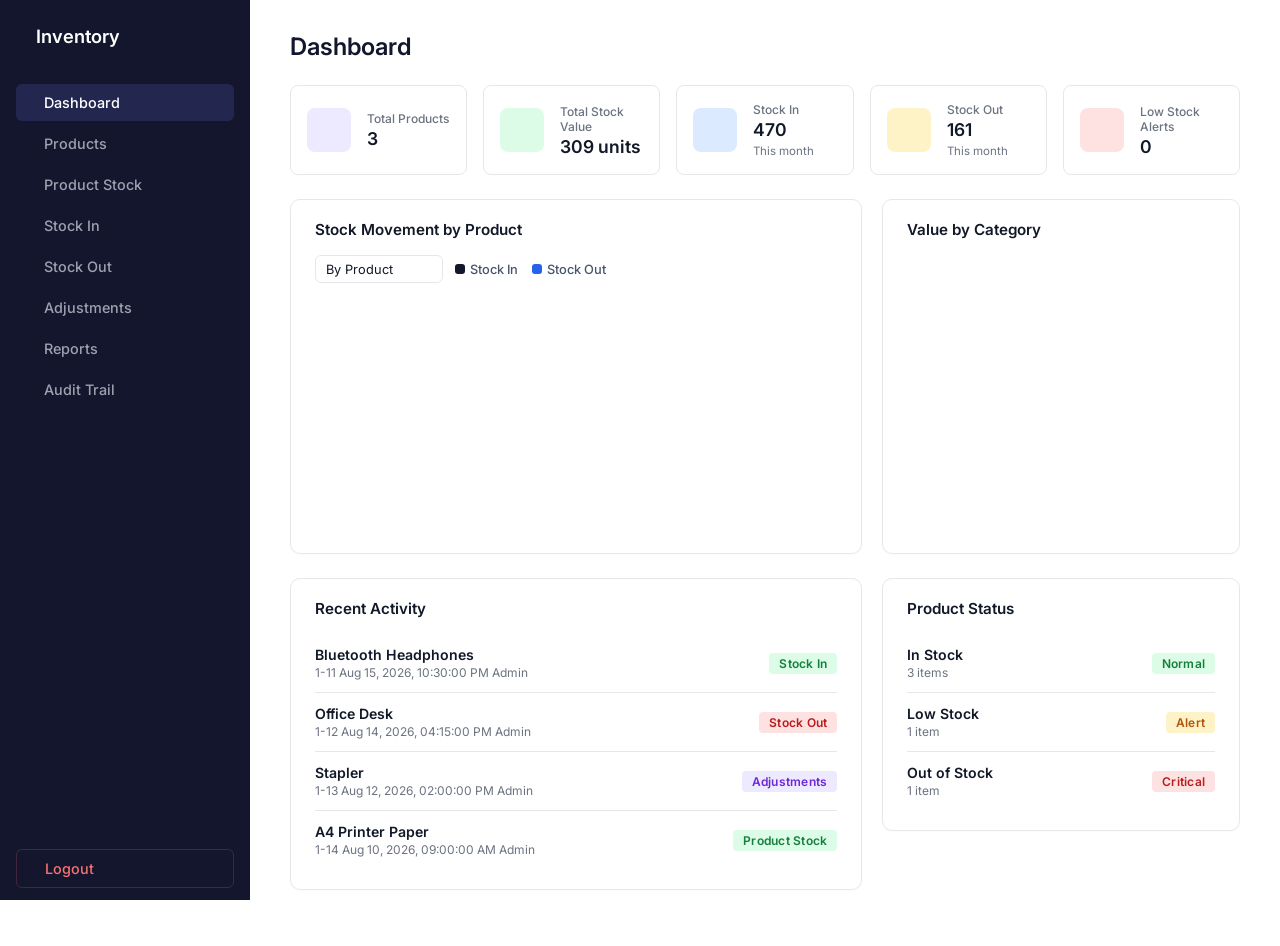
==== commit a2d4615f: "Update index.html" ====
--- a/index.html
+++ b/index.html
@@ -171,7 +171,7 @@
                     <!-- Recent Activity -->
                     <div class="dash-card">
                         <div class="dash-card-title">Recent Activity</div>
-                        <div class="activity-list">
+                        <div class="activity-list" id="dash-recent-activity-list">
                             <div class="activity-item">
                                 <div class="activity-left">
                                     <div class="activity-name">Wireless Noise Cancelling Headphones</div>
@@ -2042,4 +2042,4 @@
     </div>
 </body>
 
-</html>+</html>
--- a/style.css
+++ b/style.css
@@ -960,6 +960,16 @@
     border-bottom: 1px solid var(--border-color);
 }
 
+
+.activity-item--clickable {
+    cursor: pointer;
+}
+
+.activity-item--clickable:hover,
+.activity-item--clickable:focus-visible {
+    background: #f8fafc;
+}
+
 .activity-item:last-child {
     border-bottom: none;
 }
@@ -1141,4 +1151,4 @@
     background: #ef4444;
     border-color: #ef4444;
     transform: scale(1.1);
-}+}
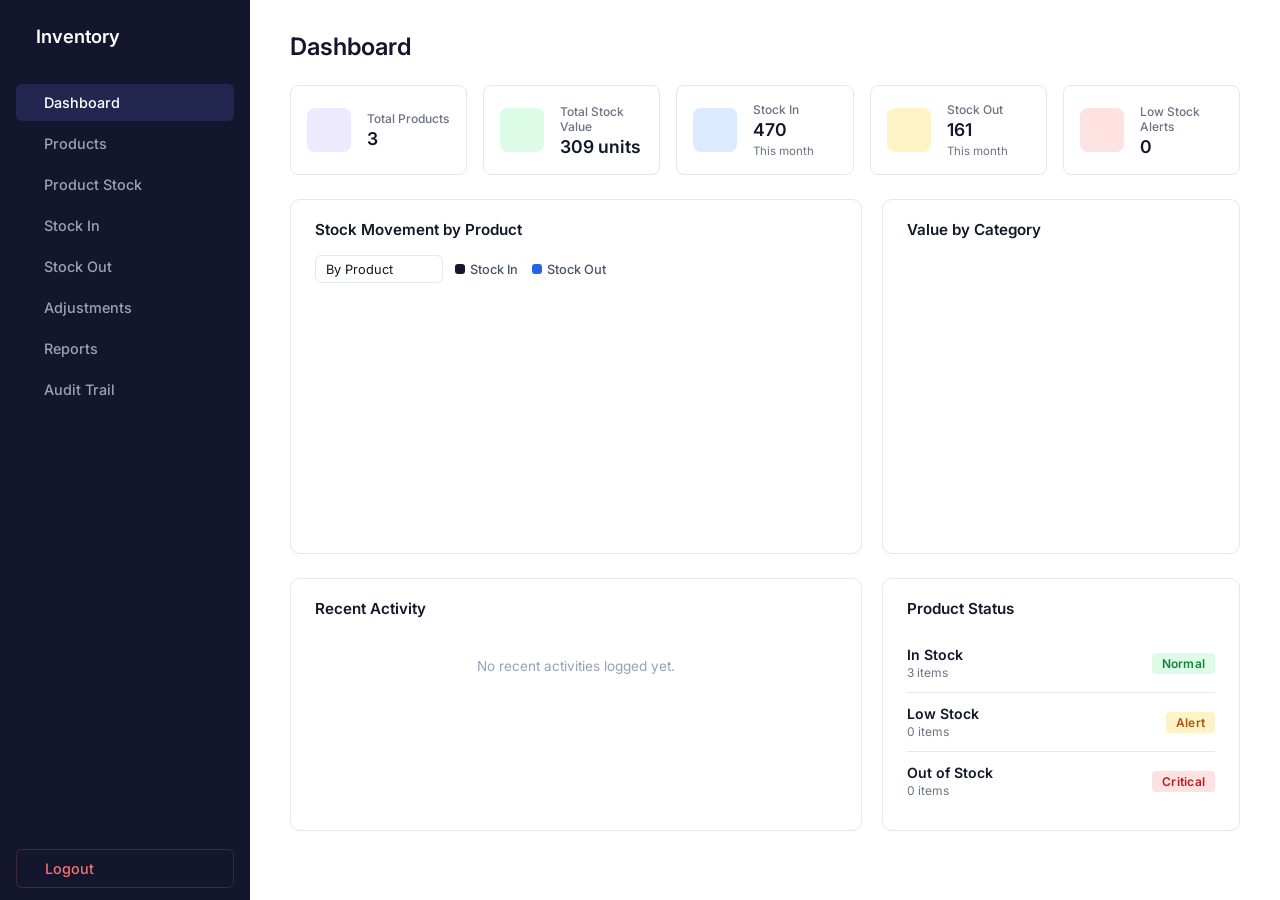
==== commit f9174eb0: "Update index.html" ====
--- a/index.html
+++ b/index.html
@@ -82,7 +82,7 @@
                         </div>
                         <div class="stat-info">
                             <span class="stat-label">Total Products</span>
-                            <span class="stat-value" id="dash-total-products">6</span>
+                            <span class="stat-value" id="dash-total-products">—</span>
                         </div>
                     </div>
                     <div class="stat-card">
@@ -91,7 +91,7 @@
                         </div>
                         <div class="stat-info">
                             <span class="stat-label">Total Stock Value</span>
-                            <span class="stat-value" id="dash-total-value">$51,996.00</span>
+                            <span class="stat-value" id="dash-total-value">—</span>
                         </div>
                     </div>
                     <div class="stat-card">
@@ -100,7 +100,7 @@
                         </div>
                         <div class="stat-info">
                             <span class="stat-label">Stock In</span>
-                            <span class="stat-value" id="dash-stock-in">150</span>
+                            <span class="stat-value" id="dash-stock-in">—</span>
                             <span class="stat-sub">This month</span>
                         </div>
                     </div>
@@ -110,7 +110,7 @@
                         </div>
                         <div class="stat-info">
                             <span class="stat-label">Stock Out</span>
-                            <span class="stat-value" id="dash-stock-out">75</span>
+                            <span class="stat-value" id="dash-stock-out">—</span>
                             <span class="stat-sub">This month</span>
                         </div>
                     </div>
@@ -120,7 +120,7 @@
                         </div>
                         <div class="stat-info">
                             <span class="stat-label">Low Stock Alerts</span>
-                            <span class="stat-value" id="dash-low-stock">1</span>
+                            <span class="stat-value" id="dash-low-stock">—</span>
                         </div>
                     </div>
                 </div>
@@ -172,71 +172,8 @@
                     <div class="dash-card">
                         <div class="dash-card-title">Recent Activity</div>
                         <div class="activity-list" id="dash-recent-activity-list">
-                            <div class="activity-item">
-                                <div class="activity-left">
-                                    <div class="activity-name">Wireless Noise Cancelling Headphones</div>
-                                    <div class="activity-meta">STK-001 · Aug 15, 2026 10:30 PM · <span
-                                            style="color:#2563eb; font-weight:600; cursor:pointer;"
-                                            onclick="viewAttachment('https://images.unsplash.com/photo-1505740420928-5e560c06d30e?w=800', 'headphones-invoice.jpg')"><i
-                                                class="ph ph-paperclip"></i> invoice.jpg</span></div>
-                                </div>
-                                <div class="activity-right">
-                                    <span class="badge badge-in">Stock In</span>
-                                    <span class="activity-qty">+150</span>
-                                </div>
-                            </div>
-                            <div class="activity-item">
-                                <div class="activity-left">
-                                    <div class="activity-name">Ergonomic Office Chair</div>
-                                    <div class="activity-meta">STK-001 · Aug 15, 2026 10:30 PM · <span
-                                            style="color:#2563eb; font-weight:600; cursor:pointer;"
-                                            onclick="viewAttachment('https://images.unsplash.com/photo-1580481077197-98782a39281a?w=800', 'chair-receipt.jpg')"><i
-                                                class="ph ph-paperclip"></i> receipt.jpg</span></div>
-                                </div>
-                                <div class="activity-right">
-                                    <span class="badge badge-in">Stock In</span>
-                                    <span class="activity-qty">+150</span>
-                                </div>
-                            </div>
-                            <div class="activity-item">
-                                <div class="activity-left">
-                                    <div class="activity-name">Ergonomic Office Chair</div>
-                                    <div class="activity-meta">STK-002 · Aug 10, 2026 7:45 PM</div>
-                                </div>
-                                <div class="activity-right">
-                                    <span class="badge badge-out">Stock Out</span>
-                                    <span class="activity-qty">-75</span>
-                                </div>
-                            </div>
-                            <div class="activity-item">
-                                <div class="activity-left">
-                                    <div class="activity-name">A4 Printer Paper (500 sheets)</div>
-                                    <div class="activity-meta">STK-002 · Aug 10, 2026 7:45 PM</div>
-                                </div>
-                                <div class="activity-right">
-                                    <span class="badge badge-out">Stock Out</span>
-                                    <span class="activity-qty">-75</span>
-                                </div>
-                            </div>
-                            <div class="activity-item">
-                                <div class="activity-left">
-                                    <div class="activity-name">A4 Printer Paper (500 sheets)</div>
-                                    <div class="activity-meta">STK-003 · Jul 30, 2026 5:00 PM</div>
-                                </div>
-                                <div class="activity-right">
-                                    <span class="badge badge-adj">Adjustment</span>
-                                    <span class="activity-qty">200</span>
-                                </div>
-                            </div>
-                            <div class="activity-item">
-                                <div class="activity-left">
-                                    <div class="activity-name">Wireless Noise Cancelling Headphones</div>
-                                    <div class="activity-meta">STK-003 · Jul 30, 2026 5:00 PM</div>
-                                </div>
-                                <div class="activity-right">
-                                    <span class="badge badge-adj">Adjustment</span>
-                                    <span class="activity-qty">200</span>
-                                </div>
+                            <div style="text-align:center;padding:24px;color:#94a3b8;font-size:0.85rem;">
+                                Loading recent activities...
                             </div>
                         </div>
                     </div>
@@ -246,33 +183,9 @@
                         <!-- Product Status -->
                         <div class="dash-card">
                             <div class="dash-card-title">Product Status</div>
-                            <div class="activity-list">
-                                <div class="activity-item">
-                                    <div class="activity-left">
-                                        <div class="activity-name">In Stock</div>
-                                        <div class="activity-meta">3 items</div>
-                                    </div>
-                                    <div class="activity-right">
-                                        <span class="badge badge-in">Normal</span>
-                                    </div>
-                                </div>
-                                <div class="activity-item">
-                                    <div class="activity-left">
-                                        <div class="activity-name">Low Stock</div>
-                                        <div class="activity-meta">1 item</div>
-                                    </div>
-                                    <div class="activity-right">
-                                        <span class="badge badge-low">Alert</span>
-                                    </div>
-                                </div>
-                                <div class="activity-item">
-                                    <div class="activity-left">
-                                        <div class="activity-name">Out of Stock</div>
-                                        <div class="activity-meta">1 item</div>
-                                    </div>
-                                    <div class="activity-right">
-                                        <span class="badge badge-out">Critical</span>
-                                    </div>
+                            <div class="activity-list" id="dash-product-status-list">
+                                <div style="text-align:center;padding:24px;color:#94a3b8;font-size:0.85rem;">
+                                    Loading product status...
                                 </div>
                             </div>
                         </div>
--- a/style.css
+++ b/style.css
@@ -960,7 +960,6 @@
     border-bottom: 1px solid var(--border-color);
 }
 
-
 .activity-item--clickable {
     cursor: pointer;
 }
@@ -1151,4 +1150,4 @@
     background: #ef4444;
     border-color: #ef4444;
     transform: scale(1.1);
-}
+}
